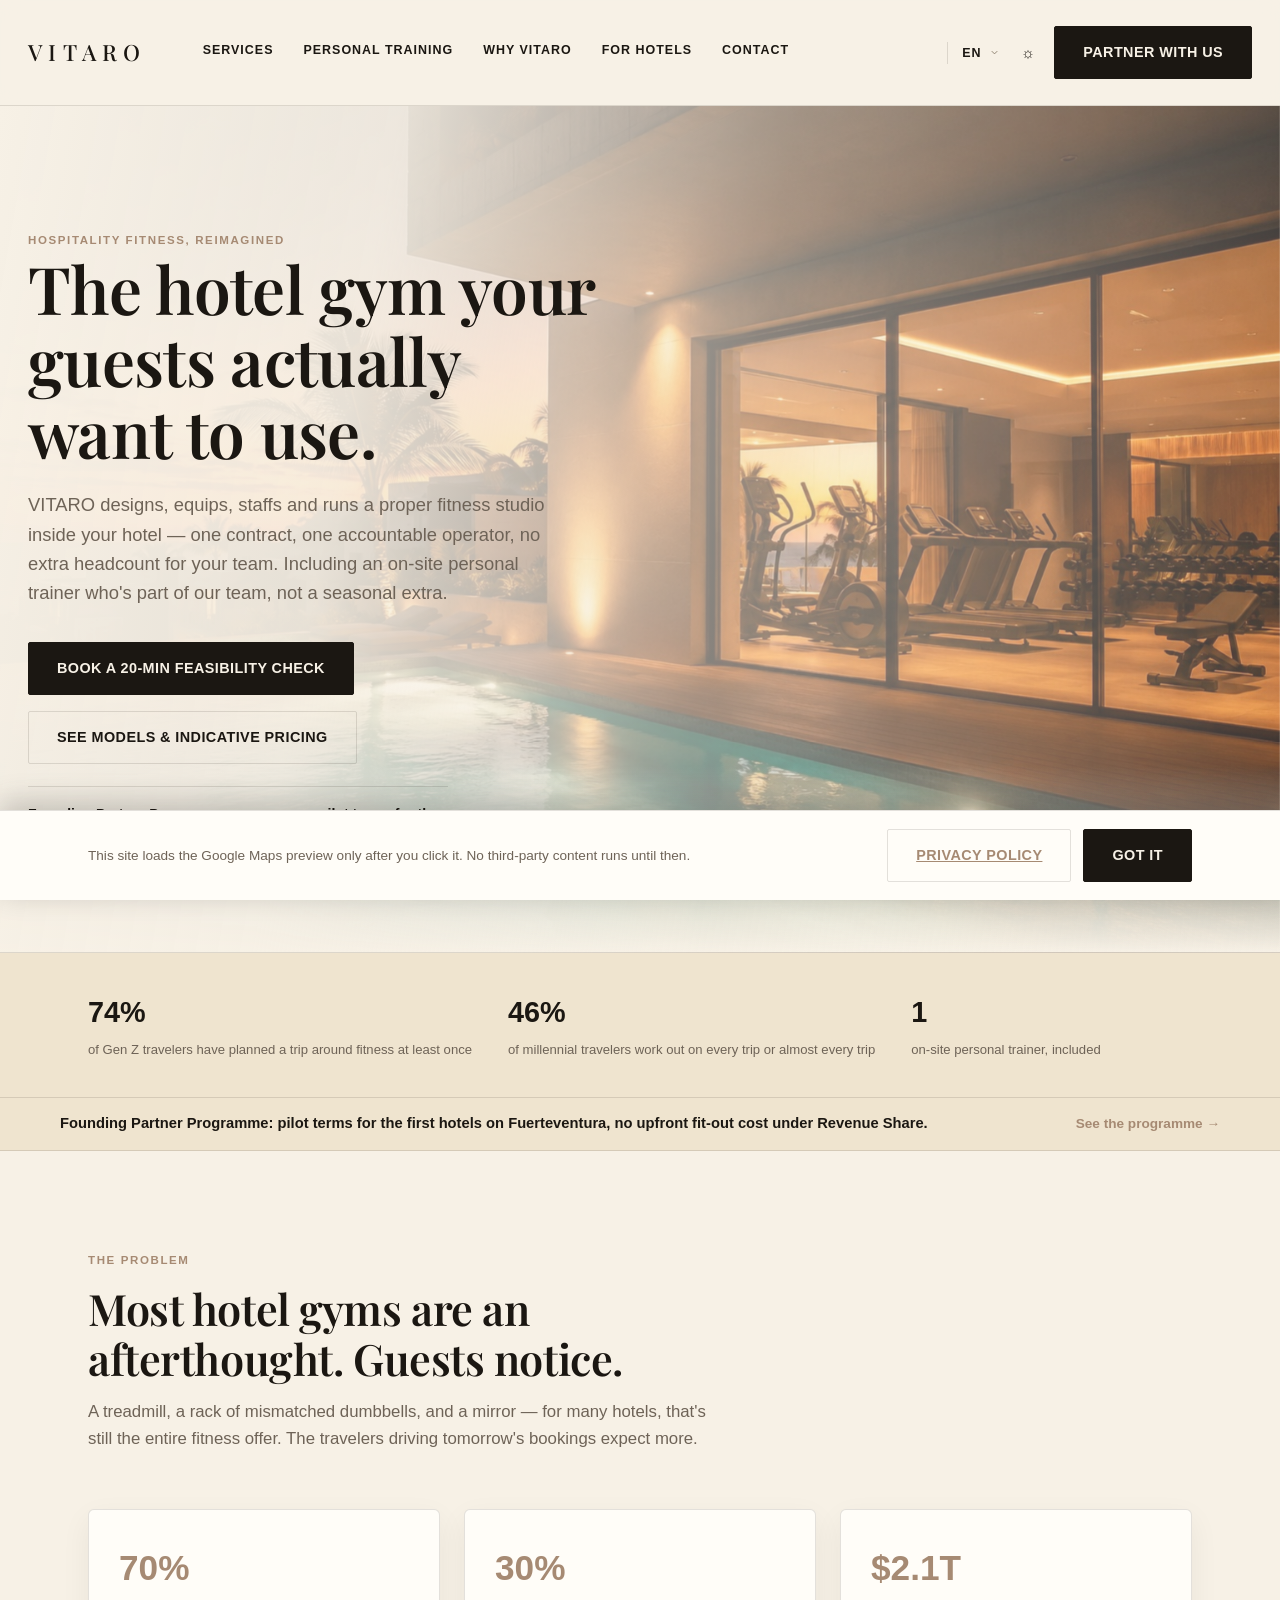
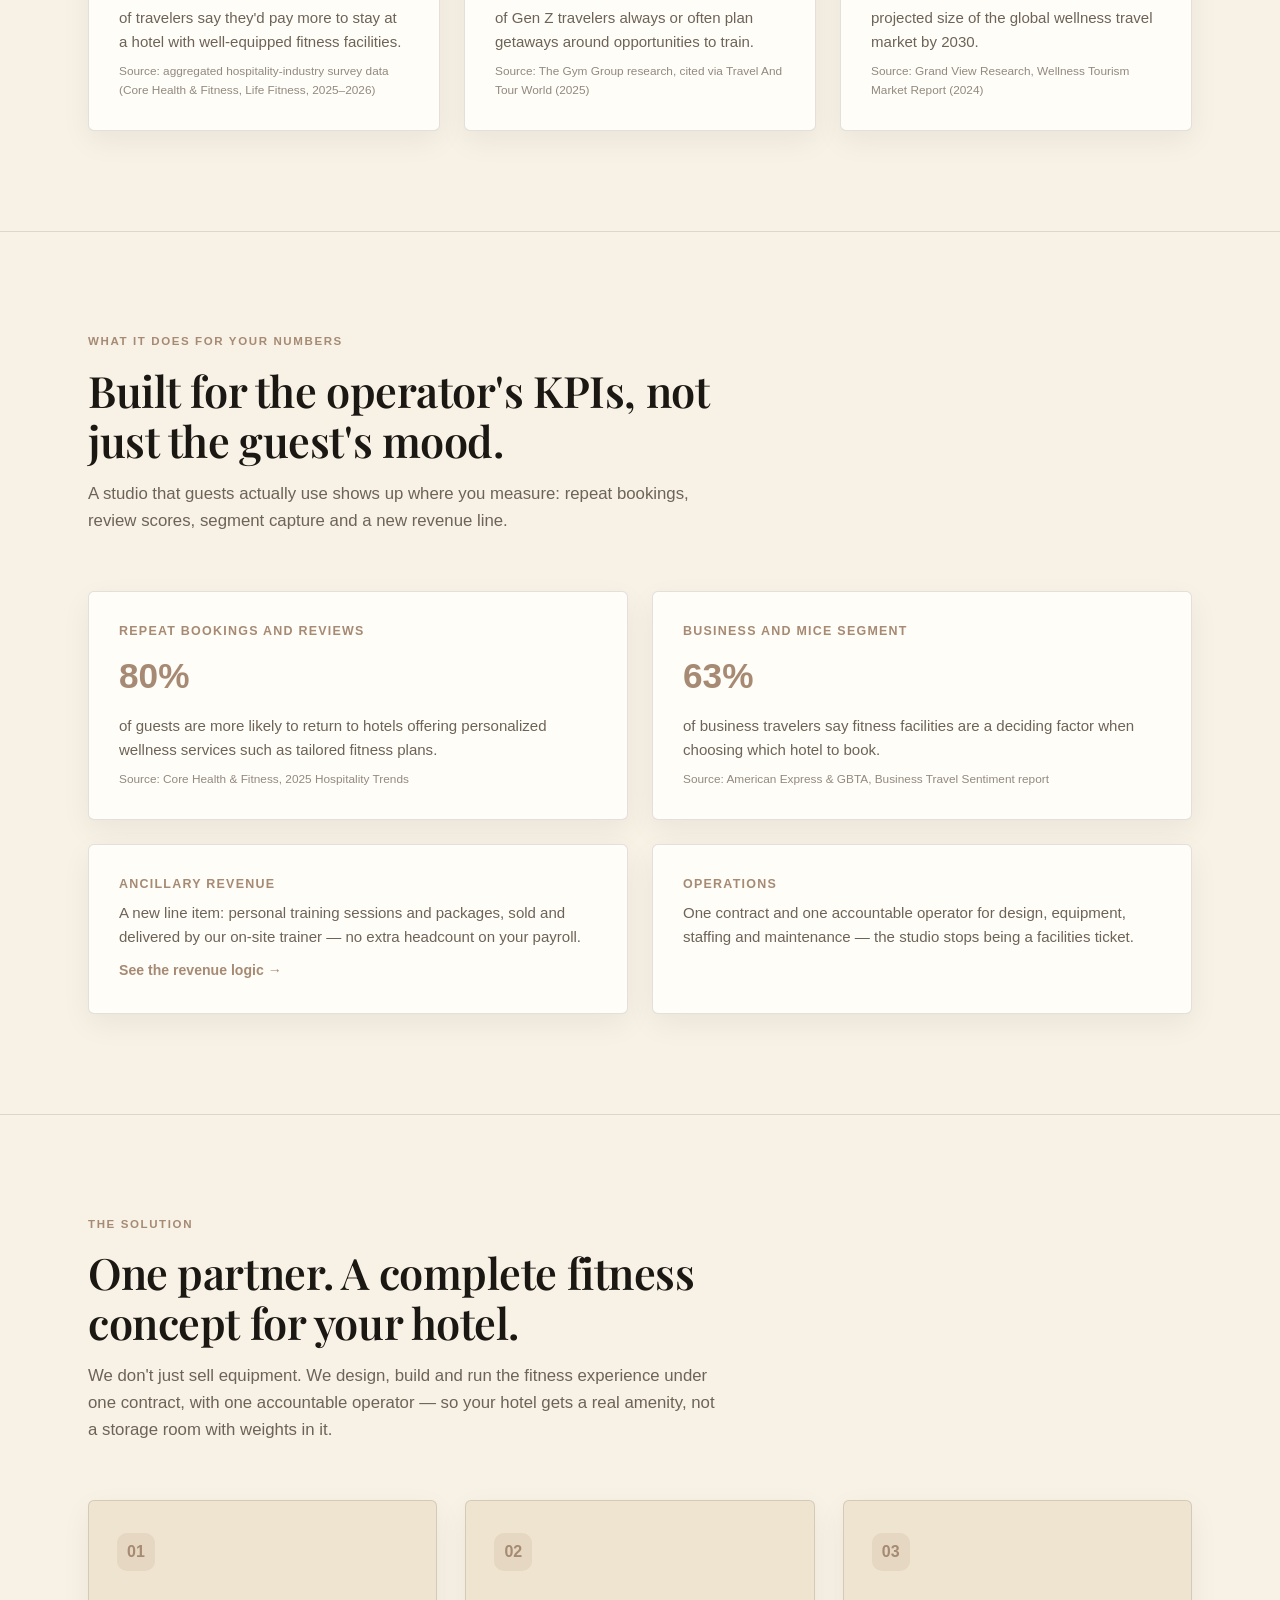
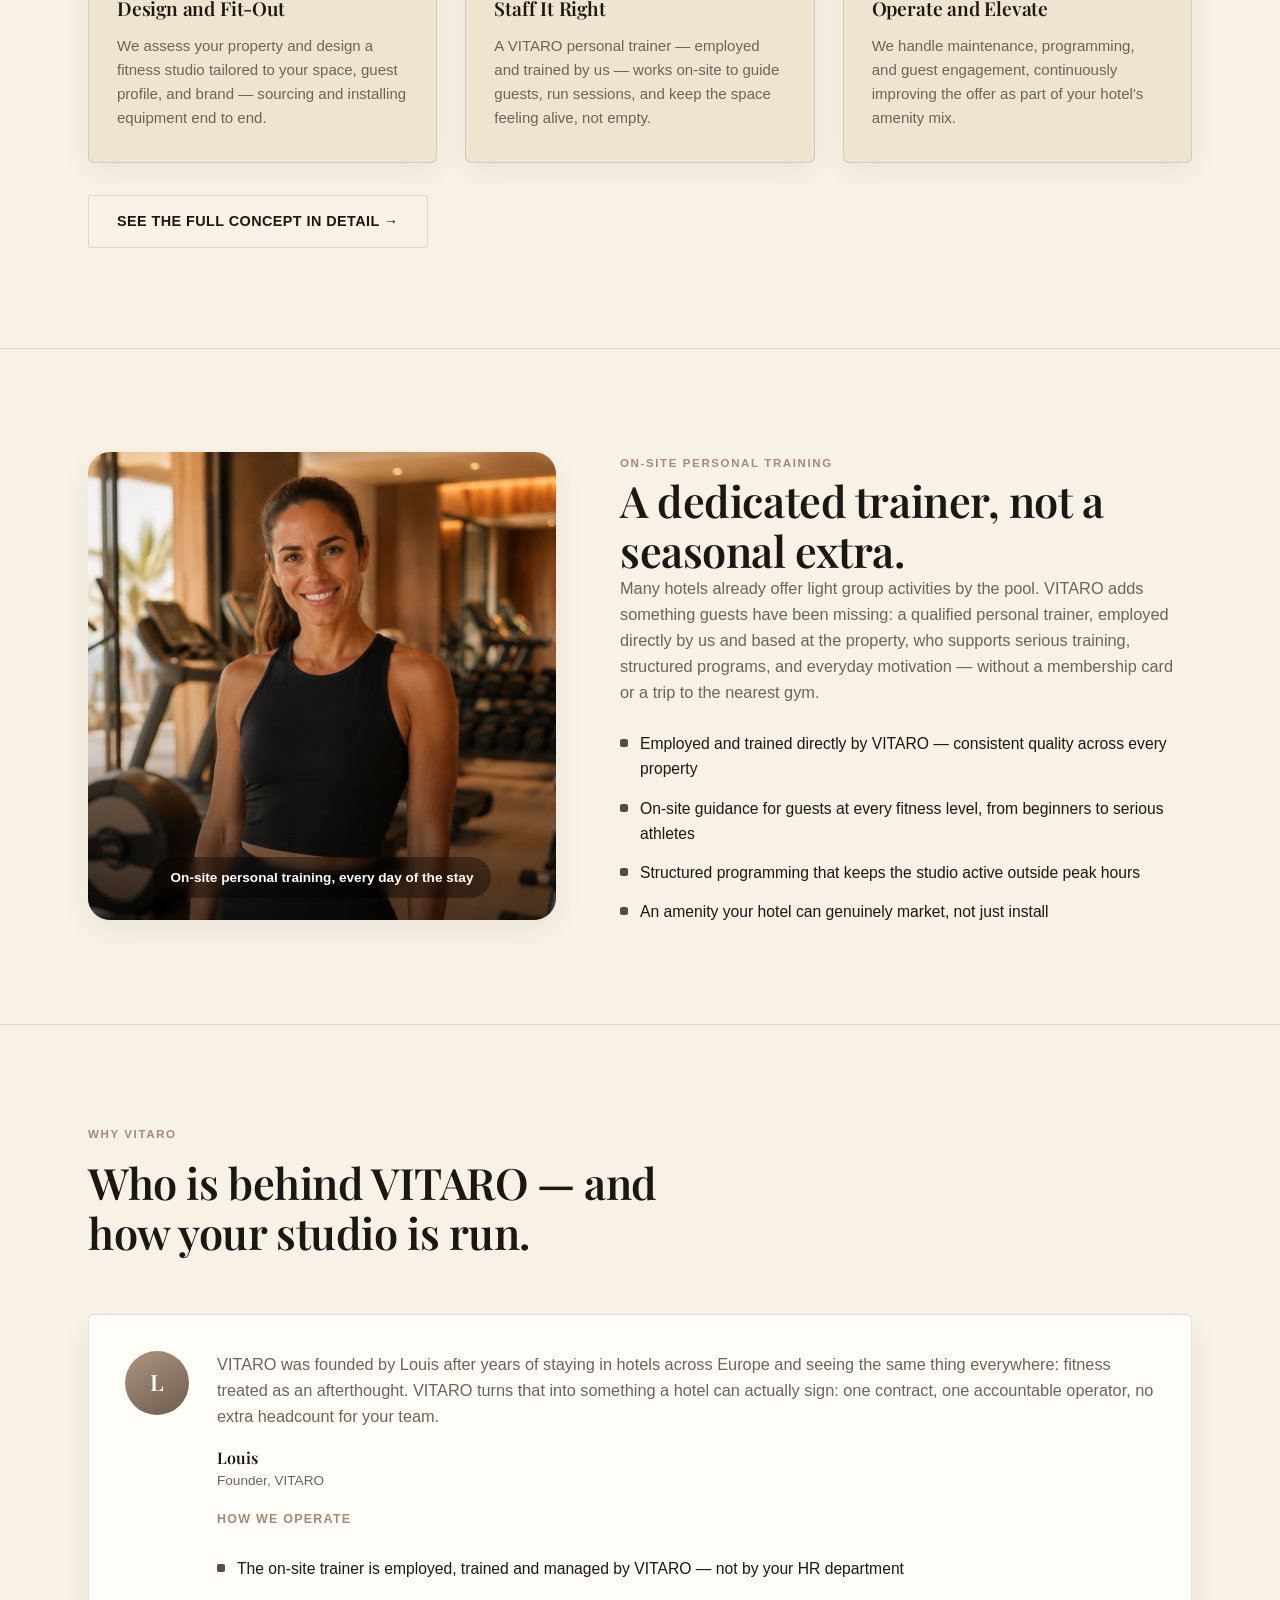
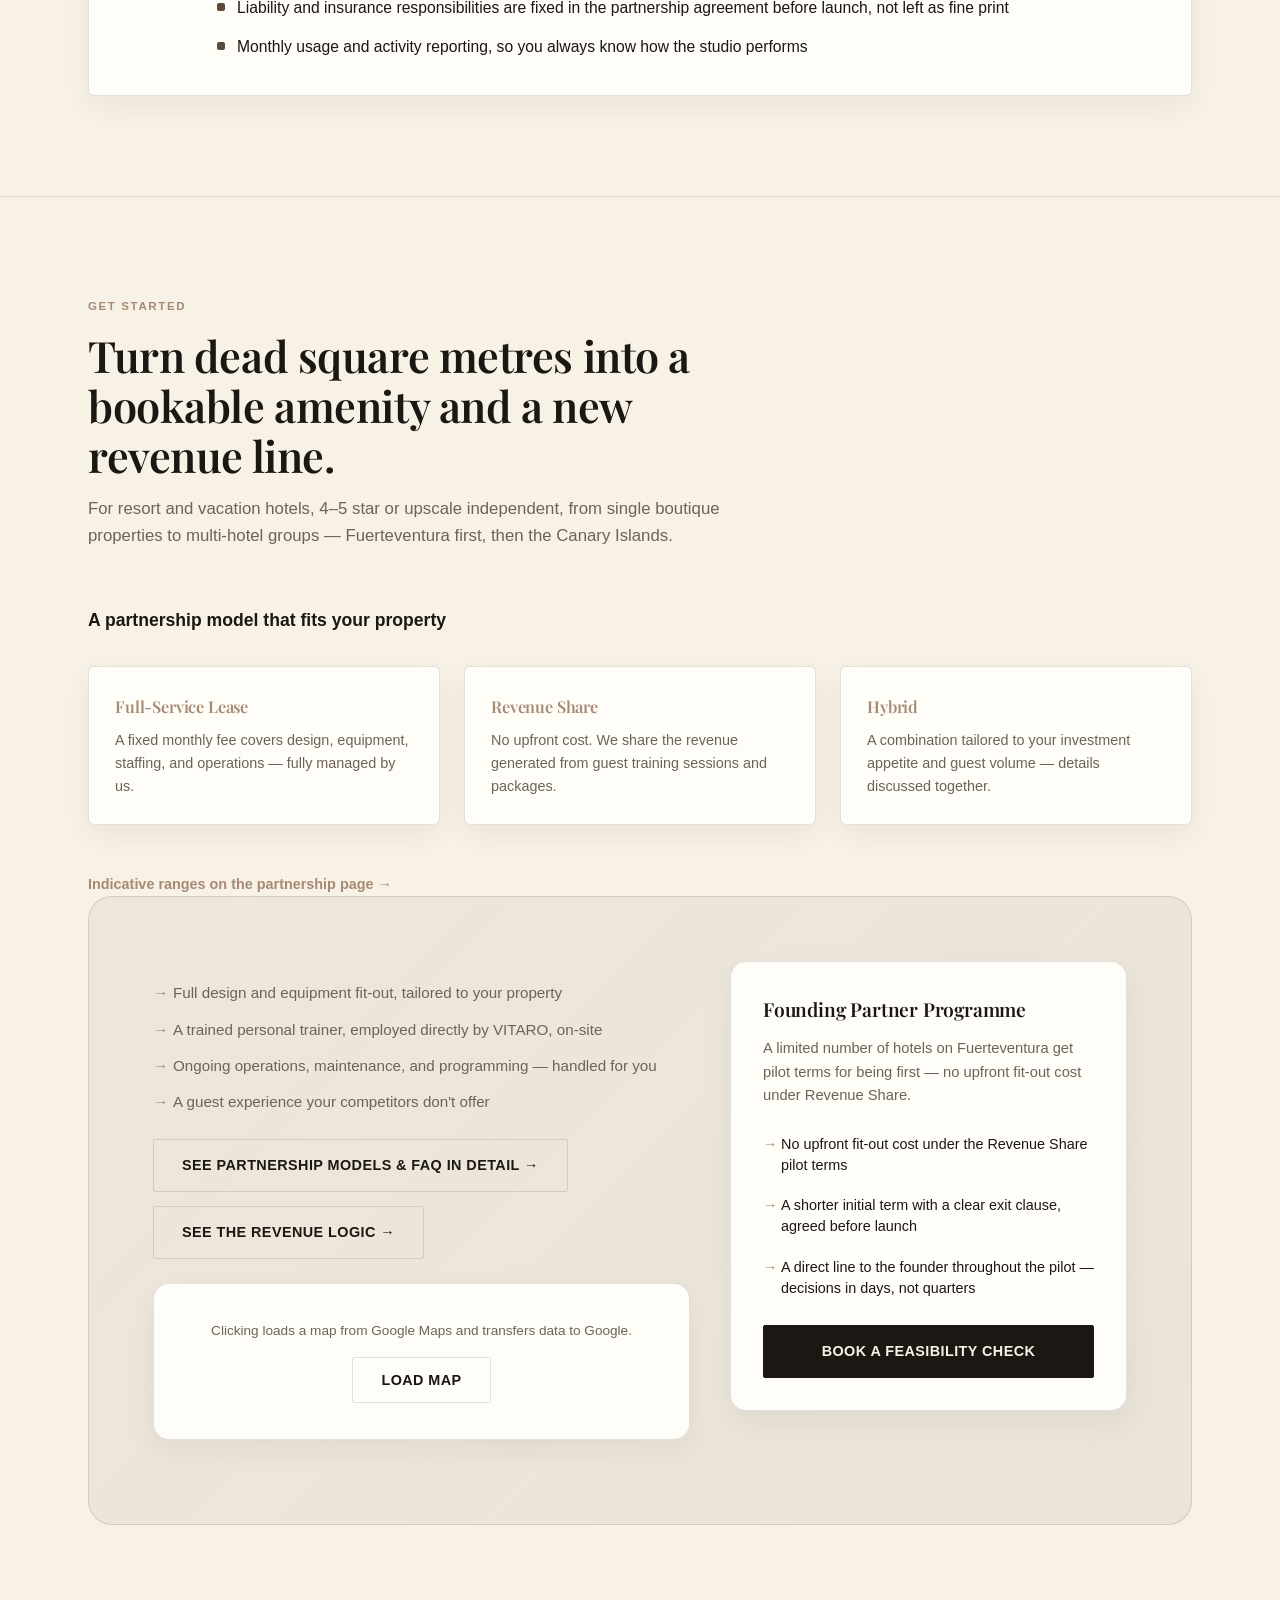
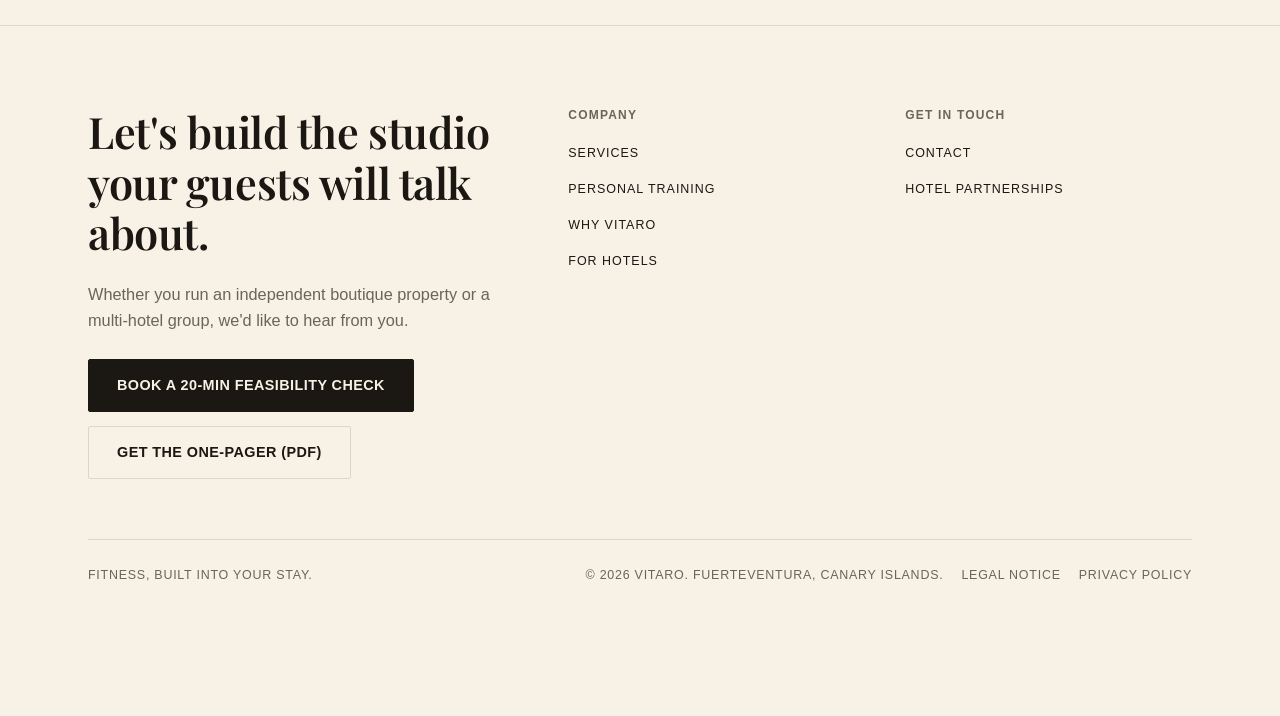
==== index.html @ c6dd8612 "Vitaro concept preview - update 2026-09-06" ====
<!DOCTYPE html>
<html lang="en" data-theme="light">
<head>
<meta charset="UTF-8">
<meta name="robots" content="noindex, nofollow">
<meta name="viewport" content="width=device-width, initial-scale=1.0">
<title id="pageTitle">VITARO — Fitness, Built Into Your Stay</title>
<meta name="description" content="VITARO designs, equips, and staffs professional fitness studios inside hotels — including an on-site personal trainer employed directly by us. Starting on Fuerteventura.">
<link rel="canonical" href="https://vitaro-concept.example/">
<meta property="og:type" content="website">
<meta property="og:site_name" content="VITARO">
<meta property="og:title" content="VITARO — Fitness, Built Into Your Stay">
<meta property="og:description" content="Hotel fitness studios, designed, equipped and staffed — including an on-site personal trainer employed directly by VITARO.">
<meta property="og:image" content="https://vitaro-concept.example/assets/media/vitaro-hero-desktop.jpg">
<meta property="og:url" content="https://vitaro-concept.example/">
<meta name="twitter:card" content="summary_large_image">
<link rel="icon" href="data:image/svg+xml,%3Csvg xmlns='http://www.w3.org/2000/svg' viewBox='0 0 100 100'%3E%3Crect width='100' height='100' rx='20' fill='%23f5efe6'/%3E%3Ctext x='50' y='69' font-size='58' font-family='Arial' font-weight='900' fill='%23181410' text-anchor='middle'%3EV%3C/text%3E%3C/svg%3E">
<script>
  (function(){
    try{
      var stored = localStorage.getItem('vitaro-theme');
      var theme;
      if(stored === 'dark' || stored === 'light'){
        theme = stored;
      } else {
        theme = (window.matchMedia && window.matchMedia('(prefers-color-scheme: dark)').matches) ? 'dark' : 'light';
      }
      document.documentElement.setAttribute('data-theme', theme);
    }catch(e){}
  })();
</script>
<link rel="preconnect" href="https://fonts.googleapis.com">
<link rel="preconnect" href="https://fonts.gstatic.com" crossorigin>
<link href="https://fonts.googleapis.com/css2?family=Playfair+Display:wght@500;600;700&display=swap" rel="stylesheet">
<link rel="stylesheet" href="assets/css/style.css?v=57">
<script type="application/ld+json">
{
  "@context": "https://schema.org",
  "@type": "Organization",
  "name": "VITARO",
  "url": "https://vitaro-concept.example/",
  "description": "VITARO designs, equips, and staffs professional fitness studios inside hotels, including a directly-employed on-site personal trainer.",
  "areaServed": "Canary Islands, Spain"
}
</script>
</head>
<body class="home">

<a class="skip-link" href="#main" data-i18n="a11y.skip">Skip to content</a>

<header>
  <div class="wrap">
    <nav>
      <a class="logo" href="index.html">VITARO</a>

      <button class="menu-toggle" id="menuToggle" aria-label="Toggle menu" aria-expanded="false" onclick="toggleMobileMenu()">
        <span></span><span></span><span></span>
      </button>

      <div class="nav-panel" id="navPanel">
        <div class="nav-links">
          <a href="leistungen.html" data-i18n="nav.leistungen">Leistungen</a>
          <a href="index.html#trainers" data-i18n="nav.trainers">Personal Training</a>
          <a href="index.html#founder" data-i18n="nav.founder">Why VITARO</a>
          <a href="partnerschaft.html" data-i18n="nav.partnerschaft">For Hotels</a>
          <a href="kontakt.html" data-i18n="nav.contact">Contact</a>
        </div>
        <div class="nav-cta">
          <select class="lang-select" id="langSelect" aria-label="Language" onchange="applyLang(this.value)">
            <option value="en">EN</option>
            <option value="de">DE</option>
            <option value="es">ES</option>
          </select>
          <button class="theme-toggle" onclick="toggleTheme()" aria-label="Toggle light / dark mode" title="Toggle light / dark mode">
            <span class="icon-dark">&#9789;</span>
            <span class="icon-light">&#9788;</span>
          </button>
          <a href="kontakt.html" class="btn btn-primary" data-i18n="nav.cta">Partner With Us</a>
        </div>
      </div>
    </nav>
  </div>
</header>

<div class="nav-backdrop" id="navBackdrop" onclick="closeMobileMenu()"></div>

<main id="main">

<section class="hero">
  <div class="hero-bg" id="heroBg" role="img" aria-label="Concept visual: hotel fitness studio — pool view, cardio area, and free-weight zone">
    <div class="hero-bg-slide active"></div>
    <div class="hero-bg-slide"></div>
    <div class="hero-bg-slide"></div>
    <div class="hero-bg-slide"></div>
    <div class="hero-bg-slide"></div>
    <div class="hero-bg-slide"></div>
  </div>
  <div class="hero-overlay"></div>
  <div class="wrap hero-content hero-inner">
    <span class="eyebrow" data-i18n="hero.eyebrow">Hospitality Fitness, Reimagined</span>
    <h1 data-i18n="hero.h1">The hotel gym your guests actually want to use.</h1>
    <p class="lead" data-i18n="hero.lead">VITARO designs, equips, and staffs a proper fitness studio inside your hotel — including an on-site personal trainer who's part of our team, not a seasonal extra.</p>
    <div class="hero-actions">
      <a href="kontakt.html#contactForm" data-booking-link class="btn btn-primary" data-i18n="hero.btn1">Book a 20-min feasibility check</a>
      <a href="partnerschaft.html#models" class="btn btn-ghost" data-i18n="hero.btn2">See models &amp; indicative pricing</a>
    </div>
    <p class="hero-proof"><a href="partnerschaft.html#founding" data-i18n="hero.proof">Founding Partner Programme now open — pilot terms for the first hotels on Fuerteventura</a></p>
    <p class="hero-links"><a href="partnerschaft.html#onepager" data-i18n="hero.pdf">Download the 2-page overview (PDF) →</a></p>
  </div>
</section>

<div class="hero-stats-band">
  <div class="wrap hero-stats">
    <div class="stat"><b>74%</b><span data-i18n="hero.stat1">of Gen Z travelers have planned a trip around fitness at least once</span></div>
    <div class="stat"><b>46%</b><span data-i18n="hero.stat4">of millennial travelers work out on every trip or almost every trip</span></div>
    <div class="stat"><b>1</b><span data-i18n="hero.stat3">on-site personal trainer, included</span></div>
  </div>
</div>

<div class="proof-strip">
  <div class="wrap proof-inner">
    <span class="p-text" data-i18n="offer.strip.text">Founding Partner Programme: pilot terms for the first hotels on Fuerteventura, no upfront fit-out cost under Revenue Share.</span>
    <a href="partnerschaft.html#founding" data-i18n="offer.strip.link">See the programme →</a>
  </div>
</div>

<section id="problem">
  <div class="wrap">
    <div class="section-head">
      <span class="eyebrow" data-i18n="problem.eyebrow">The Problem</span>
      <h2 data-i18n="problem.h2">Most hotel gyms are an afterthought. Guests notice.</h2>
      <p data-i18n="problem.p">A treadmill, a rack of mismatched dumbbells, and a mirror — for many hotels, that's still the entire fitness offer. The travelers driving tomorrow's bookings expect more.</p>
    </div>
    <div class="problem-grid">
      <div class="problem-card">
        <b>70%</b>
        <p data-i18n="problem.card1">of travelers say they'd pay more to stay at a hotel with well-equipped fitness facilities.</p>
        <span class="source-note" data-i18n="problem.card1.source">Source: aggregated hospitality-industry survey data</span>
      </div>
      <div class="problem-card">
        <b>30%</b>
        <p data-i18n="problem.card2">of Gen Z travelers always or often plan getaways around opportunities to train.</p>
        <span class="source-note" data-i18n="problem.card2.source">Source: The Gym Group research</span>
      </div>
      <div class="problem-card">
        <b>$2.1T</b>
        <p data-i18n="problem.card3">projected size of the global wellness travel market by 2030.</p>
        <span class="source-note" data-i18n="problem.card3.source">Source: Grand View Research</span>
      </div>
    </div>
  </div>
</section>

<section id="outcomes">
  <div class="wrap">
    <div class="section-head">
      <span class="eyebrow" data-i18n="kpi.eyebrow">What it does for your numbers</span>
      <h2 data-i18n="kpi.h2">Built for the operator's KPIs, not just the guest's mood.</h2>
      <p data-i18n="kpi.p">A studio that guests actually use shows up where you measure: repeat bookings, review scores, segment capture and a new revenue line.</p>
    </div>
    <div class="problem-grid cols-2">
      <div class="problem-card">
        <h4 data-i18n="kpi.card1.h4">Repeat bookings and reviews</h4>
        <b>80%</b>
        <p data-i18n="kpi.card1.p">of guests are more likely to return to hotels offering personalized wellness services such as tailored fitness plans.</p>
        <span class="source-note" data-i18n="kpi.card1.source">Source: Core Health &amp; Fitness, 2025 Hospitality Trends</span>
      </div>
      <div class="problem-card">
        <h4 data-i18n="kpi.card2.h4">Business and MICE segment</h4>
        <b>63%</b>
        <p data-i18n="kpi.card2.p">of business travelers say fitness facilities are a deciding factor when choosing which hotel to book.</p>
        <span class="source-note" data-i18n="kpi.card2.source">Source: American Express &amp; GBTA, Business Travel Sentiment report</span>
      </div>
      <div class="problem-card">
        <h4 data-i18n="kpi.card3.h4">Ancillary revenue</h4>
        <p data-i18n="kpi.card3.p">A new line item: personal training sessions and packages, sold and delivered by our on-site trainer — no extra headcount on your payroll.</p>
        <a href="partnerschaft.html#economics" class="card-link" data-i18n="hotels.econ">See the revenue logic →</a>
      </div>
      <div class="problem-card">
        <h4 data-i18n="kpi.card4.h4">Operations</h4>
        <p data-i18n="kpi.card4.p">One contract and one accountable operator for design, equipment, staffing and maintenance — the studio stops being a facilities ticket.</p>
      </div>
    </div>
  </div>
</section>

<section id="concept">
  <div class="wrap">
    <div class="section-head">
      <span class="eyebrow" data-i18n="concept.eyebrow">The Solution</span>
      <h2 data-i18n="concept.h2">One partner. A complete fitness concept for your hotel.</h2>
      <p data-i18n="concept.p">We don't just sell equipment. We design, build, and run the fitness experience — so your hotel gets a real amenity, not a storage room with weights in it.</p>
    </div>
    <div class="steps">
      <div class="step">
        <div class="num">01</div>
        <h3 data-i18n="concept.step1.h3">Design and Fit-Out</h3>
        <p data-i18n="concept.step1.p">We assess your property and design a fitness studio tailored to your space, guest profile, and brand — sourcing and installing equipment end to end.</p>
      </div>
      <div class="step">
        <div class="num">02</div>
        <h3 data-i18n="concept.step2.h3">Staff It Right</h3>
        <p data-i18n="concept.step2.p">A VITARO personal trainer — employed and trained by us — works on-site to guide guests, run sessions, and keep the space feeling alive, not empty.</p>
      </div>
      <div class="step">
        <div class="num">03</div>
        <h3 data-i18n="concept.step3.h3">Operate and Elevate</h3>
        <p data-i18n="concept.step3.p">We handle maintenance, programming, and guest engagement, continuously improving the offer as part of your hotel's amenity mix.</p>
      </div>
    </div>
    <p style="margin-top:32px;"><a href="leistungen.html" class="btn btn-ghost" data-i18n="concept.more">See the full concept in detail →</a></p>
  </div>
</section>

<section id="trainers">
  <div class="wrap split">
    <div class="split-visual" role="img" aria-label="VITARO personal trainer on-site at a hotel fitness studio">
      <div class="caption" data-i18n="trainers.visualCaption">On-site personal training, every day of the stay</div>
    </div>
    <div>
      <span class="eyebrow" data-i18n="trainers.eyebrow">On-Site Personal Training</span>
      <h2 data-i18n="trainers.h2">A dedicated trainer, not a seasonal extra.</h2>
      <p data-i18n="trainers.p">Many hotels already offer light group activities by the pool. VITARO adds something guests have been missing: a qualified personal trainer, employed directly by us and based at the property, who supports serious training, structured programs, and everyday motivation — without a membership card or a trip to the nearest gym.</p>
      <ul class="checklist">
        <li data-i18n="trainers.li1">Employed and trained directly by VITARO — consistent quality across every property</li>
        <li data-i18n="trainers.li2">On-site guidance for guests at every fitness level, from beginners to serious athletes</li>
        <li data-i18n="trainers.li3">Structured programming that keeps the studio active outside peak hours</li>
        <li data-i18n="trainers.li4">An amenity your hotel can genuinely market, not just install</li>
      </ul>
    </div>
  </div>
</section>

<section id="founder">
  <div class="wrap">
    <div class="section-head">
      <span class="eyebrow" data-i18n="founder.eyebrow">Why VITARO</span>
      <h2 data-i18n="founder.h2">Who is behind VITARO — and how your studio is run.</h2>
    </div>
    <div class="founder-block">
      <div class="founder-avatar">L</div>
      <div>
        <p data-i18n="founder.p">VITARO was founded by Louis after years of staying in hotels across Europe and seeing the same thing everywhere: fitness treated as an afterthought. VITARO turns that into something a hotel can actually sign: one contract, one accountable operator, no extra headcount for your team.</p>
        <div class="founder-name">Louis</div>
        <div class="founder-role" data-i18n="founder.role">Founder, VITARO</div>
        <div class="founder-ops">
          <h4 data-i18n="founder.ops.h4">How we operate</h4>
          <ul class="checklist">
            <li data-i18n="founder.ops.li1">The on-site trainer is employed, trained and managed by VITARO — not by your HR department</li>
            <li data-i18n="founder.ops.li2">Liability and insurance responsibilities are fixed in the partnership agreement before launch, not left as fine print</li>
            <li data-i18n="founder.ops.li3">Monthly usage and activity reporting, so you always know how the studio performs</li>
          </ul>
        </div>
      </div>
    </div>
  </div>
</section>

<section id="hotels">
  <div class="wrap">
    <div class="section-head">
      <span class="eyebrow" data-i18n="hotels.eyebrow">Get Started</span>
      <h2 data-i18n="hotels.h2">Turn dead square metres into a bookable amenity and a new revenue line.</h2>
      <p data-i18n="icp.p">For resort and vacation hotels, 4–5 star or upscale independent, from single boutique properties to multi-hotel groups — Fuerteventura first, then the Canary Islands.</p>
    </div>

    <div class="models-title" data-i18n="hotels.models.title">A partnership model that fits your property</div>
    <div class="models-grid">
      <div class="model-card">
        <h3 data-i18n="hotels.models.card1.h3">Full-Service Lease</h3>
        <p data-i18n="hotels.models.card1.p">A fixed monthly fee covers design, equipment, staffing, and operations — fully managed by us.</p>
      </div>
      <div class="model-card">
        <h3 data-i18n="hotels.models.card2.h3">Revenue Share</h3>
        <p data-i18n="hotels.models.card2.p">No upfront cost. We share the revenue generated from guest training sessions and packages.</p>
      </div>
      <div class="model-card">
        <h3 data-i18n="hotels.models.card3.h3">Hybrid</h3>
        <p data-i18n="hotels.models.card3.p">A combination tailored to your investment appetite and guest volume — details discussed together.</p>
      </div>
    </div>

    <p class="model-price-teaser"><a href="partnerschaft.html#models" data-i18n="hotels.models.price">Indicative ranges on the partnership page →</a></p>

    <div class="partner-band">
      <div>
        <ul>
          <li data-i18n="hotels.li1">Full design and equipment fit-out, tailored to your property</li>
          <li data-i18n="hotels.li2">A trained personal trainer, employed directly by VITARO, on-site</li>
          <li data-i18n="hotels.li3">Ongoing operations, maintenance, and programming — handled for you</li>
          <li data-i18n="hotels.li4">A guest experience your competitors don't offer</li>
        </ul>
        <p style="margin-top:24px;display:flex;gap:14px;flex-wrap:wrap;"><a href="partnerschaft.html" class="btn btn-ghost" data-i18n="hotels.more">See partnership models &amp; FAQ in detail →</a><a href="partnerschaft.html#economics" class="btn btn-ghost" data-i18n="hotels.econ">See the revenue logic →</a></p>
        <div class="map-consent" id="mapHome" style="margin-top:24px;" data-map-src="https://www.google.com/maps?q=Fuerteventura,+Spain&output=embed" data-map-title="VITARO target region — Fuerteventura">
          <div class="map-consent-placeholder">
            <p data-i18n="map.consent.text">Clicking loads a map from Google Maps and transfers data to Google.</p>
            <button class="btn btn-ghost" onclick="loadMap('mapHome')" data-i18n="map.consent.btn">Load map</button>
          </div>
        </div>
      </div>
      <div>
        <div class="partner-card">
          <h3 data-i18n="hotels.card.h3">Founding Partner Programme</h3>
          <p data-i18n="hotels.card.p">A limited number of hotels on Fuerteventura get pilot terms for being first — no upfront fit-out cost under Revenue Share.</p>
          <ul class="partner-list">
            <li data-i18n="offer.li1">No upfront fit-out cost under the Revenue Share pilot terms</li>
            <li data-i18n="offer.li2">A shorter initial term with a clear exit clause, agreed before launch</li>
            <li data-i18n="offer.li3">A direct line to the founder throughout the pilot — decisions in days, not quarters</li>
          </ul>
          <a href="kontakt.html#contactForm" data-booking-link class="btn btn-primary" style="width:100%;justify-content:center;" data-i18n="hotels.card.btn">Book a feasibility check</a>
        </div>
      </div>
    </div>
  </div>
</section>

</main>

<footer id="contact">
  <div class="wrap">
    <div class="footer-top">
      <div>
        <h2 data-i18n="footer.h2">Let's build the studio your guests will talk about.</h2>
        <p data-i18n="footer.p">Whether you run an independent boutique property or a multi-hotel group, we'd like to hear from you.</p>
        <div style="margin-top:26px;display:flex;gap:14px;flex-wrap:wrap;">
          <a href="kontakt.html#contactForm" data-booking-link class="btn btn-primary" data-i18n="footer.btn1">Contact Us</a>
          <a href="partnerschaft.html#onepager" class="btn btn-ghost" data-i18n="footer.btn2">Request Partner Info</a>
        </div>
      </div>
      <div class="footer-col">
        <h4 data-i18n="footer.col1.h4">Company</h4>
        <a href="leistungen.html" data-i18n="nav.leistungen">Leistungen</a>
        <a href="index.html#trainers" data-i18n="nav.trainers">Personal Training</a>
        <a href="index.html#founder" data-i18n="nav.founder">Why VITARO</a>
        <a href="partnerschaft.html" data-i18n="nav.partnerschaft">For Hotels</a>
      </div>
      <div class="footer-col">
        <h4 data-i18n="footer.col2.h4">Get in Touch</h4>
        <a href="kontakt.html" data-i18n="nav.contact">Contact</a>
        <a href="partnerschaft.html" data-i18n="footer.link.hotelPartnerships">Hotel Partnerships</a>
      </div>
    </div>
    <div class="footer-bottom">
      <span data-i18n="footer.bottom.tagline">Fitness, built into your stay.</span>
      <div class="footer-legal">
        <span data-i18n="footer.bottom.copyright">© 2026 VITARO. Fuerteventura, Canary Islands.</span>
        <a href="impressum.html" data-i18n="footer.link.impressum">Legal Notice</a>
        <a href="datenschutz.html" data-i18n="footer.link.privacy">Privacy Policy</a>
      </div>
    </div>
  </div>
</footer>

<div class="consent-banner" id="consentBanner">
  <div class="wrap consent-inner">
    <p data-i18n="consent.banner.text">This site loads the Google Maps preview only after you click it. No third-party content runs until then.</p>
    <div class="consent-actions">
      <a href="datenschutz.html" class="btn btn-ghost" data-i18n="consent.banner.link">Privacy Policy</a>
      <button class="btn btn-primary" id="consentDismiss" data-i18n="consent.banner.dismiss">Got it</button>
    </div>
  </div>
</div>

<script src="assets/js/main.js?v=13"></script>
<script src="assets/js/i18n.js?v=9"></script>
<script src="assets/js/consent.js?v=5"></script>
</body>
</html>
---- assets/css/style.css ----
:root{
  --bg:#f7f1e6;
  --bg-alt:#efe4cf;
  --card:#fffdf8;
  --line:rgba(27,21,14,0.12);
  --text:#1b1712;
  --text-dim:#6e6357;
  --accent:#a68a73;
  --accent-2:#5c4a3a;
  --accent-rgb:166,138,115;
  --accent-2-rgb:92,74,58;
  --bg-rgb:247,241,230;
  --header-bg:rgba(247,241,230,0.9);
  --card-shadow:0 10px 30px rgba(40,30,20,0.06);
  --radius:6px;
  --focus-ring:#a68a73;
}
[data-theme="dark"]{
  --bg:#1a140f;
  --bg-alt:#221b14;
  --card:#241c15;
  --line:rgba(255,255,255,0.1);
  --text:#f3ece0;
  --text-dim:#b5a794;
  --bg-rgb:26,20,15;
  --header-bg:rgba(26,20,15,0.88);
  --card-shadow:none;
}
*{box-sizing:border-box;margin:0;padding:0;}
html{scroll-behavior:smooth;}
body{
  background:var(--bg);
  color:var(--text);
  font-family:-apple-system,'Avenir Next','Helvetica Neue',Arial,sans-serif;
  line-height:1.6;
  -webkit-font-smoothing:antialiased;
  transition:background .25s ease, color .25s ease;
}
a{color:inherit;text-decoration:none;}
img{max-width:100%;display:block;}
.wrap{max-width:1160px;margin:0 auto;padding:0 28px;}
/* Header specifically needs more room than content sections: logo + 5 nav
   labels + language/theme/CTA need ~1155px unwrapped, which the shared
   1160px .wrap leaves almost no margin for (28px padding either side
   already eats into it). Only matters once the browser window is wider
   than ~1356px - below that .wrap still just fills the available width,
   identical to every other section. */
header .wrap{max-width:1360px;}
.eyebrow{
  text-transform:uppercase;
  letter-spacing:.14em;
  font-size:.72rem;
  font-weight:700;
  color:var(--accent);
}
h1,h2,h3{font-family:'Playfair Display',Georgia,'Times New Roman',serif;font-weight:600;letter-spacing:-0.01em;}
h1{font-size:clamp(2.4rem,5.4vw,4.1rem);line-height:1.1;}
h2{font-size:clamp(1.9rem,3.4vw,2.7rem);line-height:1.16;}
h3{font-size:1.2rem;}
p{color:var(--text-dim);font-size:1.02rem;}
.btn{
  display:inline-flex;align-items:center;gap:8px;
  padding:14px 28px;border-radius:2px;
  font-weight:600;font-size:.9rem;letter-spacing:.03em;
  border:1px solid transparent;
  cursor:pointer;transition:transform .15s ease, opacity .15s ease;
}
.btn{text-transform:uppercase;}
.btn:hover{transform:none;}
.btn-primary{background:var(--text);color:var(--bg);border-color:var(--text);transition:background .35s ease, color .35s ease;}
.btn-primary:hover{background:transparent;color:var(--text);}
.btn-ghost{background:transparent;color:var(--text);border-color:var(--line);}
.btn-ghost:hover{border-color:var(--text);}

/* ACCESSIBILITY */
.skip-link{
  position:absolute;left:12px;top:-60px;z-index:200;
  background:var(--accent);color:#1b1712;
  padding:10px 18px;border-radius:4px;font-weight:700;font-size:.9rem;
  transition:top .15s ease;
}
.skip-link:focus{top:12px;}
a:focus-visible,button:focus-visible,select:focus-visible,input:focus-visible,textarea:focus-visible{
  outline:2px solid var(--focus-ring);outline-offset:3px;border-radius:4px;
}

/* NAV */
header{
  position:sticky;top:0;z-index:50;
  background:var(--header-bg);
  backdrop-filter:blur(10px);
  border-bottom:1px solid var(--line);
  transition:background .5s ease, border-color .5s ease, backdrop-filter .5s ease;
}
/* Homepage on mobile: header is always a solid bar (fully opaque theme
   color, no blur/glass) - the hero image fades into it at the top instead
   (see .hero-bg::before), mirroring the fade into the text background at
   the bottom (.hero-bg::after). */
@media (max-width:860px){
  body.home header{background:var(--bg);border-bottom-color:transparent;backdrop-filter:none;}
  body.home nav{padding:18px 0;}
}
nav{display:flex;align-items:center;justify-content:space-between;padding:26px 0;flex-wrap:wrap;position:relative;}
.logo{font-family:'Playfair Display',Georgia,serif;font-size:1.4rem;font-weight:500;letter-spacing:.28em;text-transform:uppercase;}
.nav-panel{display:flex;align-items:center;gap:40px;}
.nav-links{display:flex;gap:30px;font-size:.78rem;font-weight:600;color:var(--text);text-transform:uppercase;letter-spacing:.08em;}
.nav-cta{display:flex;align-items:center;gap:14px;}

/* Desktop: logo left, nav links right next to it, utilities pushed to the
   far right. The underline-on-hover treatment is scoped here too, since
   the dropdown's arrow glyph below (max-width:1220px block) already
   redefines .nav-links a::after — redefining it unscoped would merge
   both declarations into one broken element. This breakpoint (1220px,
   not the site's usual 860px) is nav-specific: 5 labels + logo + CTA
   need ~1155px unwrapped, which needs a ~1220px viewport once padding
   is subtracted - measured directly, not guessed (see header .wrap
   override above for the matching wide-screen adjustment). */
@media (min-width:1221px){
  nav{display:flex;align-items:center;justify-content:flex-start;flex-wrap:wrap;row-gap:14px;}
  .logo{margin-right:56px;}
  /* Real nested flexbox instead of display:contents - contents-flattened
     children have inconsistent align-items handling across browsers
     (Chrome/Safari can vertically misalign them relative to normal flex
     items like .logo, even though headless Chromium renders it fine). */
  .nav-panel{display:flex;align-items:center;flex:1;}
  /* Without flex-shrink:0, nav-panel's two children default to shrinking
     to fit its flex:1 width - since "Personal Training"/"Warum VITARO"
     are the longest labels, they absorb most of that shrink and wrap
     onto two lines even though there's visible room. Neither should ever
     shrink; they should keep their natural single-line width. */
  .nav-links{flex-shrink:0;}
  .nav-cta{flex-shrink:0;margin-left:auto;}
  .nav-links a{position:relative;padding-bottom:3px;white-space:nowrap;}
  .nav-cta .btn{white-space:nowrap;}
  .nav-links a::after{
    content:"";position:absolute;left:0;right:100%;bottom:0;height:1px;
    background:currentColor;transition:right .25s ease;
  }
  .nav-links a:hover::after,.nav-links a.active::after{right:0;}
}

/* THEME TOGGLE */
.theme-toggle{
  width:24px;height:24px;border-radius:0;
  border:none;background:transparent;
  display:flex;align-items:center;justify-content:center;
  cursor:pointer;font-size:.95rem;color:var(--text);
  transition:opacity .15s ease;
  flex:0 0 auto;
}
.theme-toggle:hover{opacity:.6;}
.theme-toggle .icon-light{display:none;}
[data-theme="light"] .theme-toggle .icon-dark{display:none;}
[data-theme="light"] .theme-toggle .icon-light{display:inline;}

/* LANGUAGE SWITCH */
.lang-select{
  appearance:none;-webkit-appearance:none;-moz-appearance:none;
  background-color:transparent;
  border:none;border-left:1px solid var(--line);
  color:var(--text);
  font-size:.78rem;font-weight:600;letter-spacing:.08em;text-transform:uppercase;
  padding:4px 20px 4px 14px;
  border-radius:0;
  cursor:pointer;
  background-image:url("data:image/svg+xml;utf8,<svg xmlns='http://www.w3.org/2000/svg' viewBox='0 0 24 24' fill='none' stroke='%238a7d6c' stroke-width='2'><path d='M6 9l6 6 6-6'/></svg>");
  background-repeat:no-repeat;
  background-position:right 2px center;
  background-size:11px;
  transition:opacity .15s ease;
  flex:0 0 auto;
}
.lang-select:hover{opacity:.6;}
.lang-select option{background:var(--bg-alt);color:var(--text);}

/* MOBILE MENU BUTTON */
.menu-toggle{
  display:none;
  flex-direction:column;justify-content:center;align-items:center;gap:6px;
  width:38px;height:38px;
  background:transparent;border:none;border-radius:0;
  cursor:pointer;flex:0 0 auto;
}
.menu-toggle span{display:block;width:22px;height:1px;background:var(--text);border-radius:0;transition:transform .2s ease, opacity .2s ease;}
.menu-toggle.active span:nth-child(1){transform:translateY(7px) rotate(45deg);}
.menu-toggle.active span:nth-child(2){opacity:0;}
.menu-toggle.active span:nth-child(3){transform:translateY(-7px) rotate(-45deg);}

/* HERO */
.hero{
  position:relative;
  overflow:hidden;
  padding:120px 0 70px;
  background:
    radial-gradient(ellipse 70% 60% at 80% -10%, rgba(var(--accent-rgb),0.22), transparent 60%),
    radial-gradient(ellipse 60% 50% at 0% 100%, rgba(var(--accent-2-rgb),0.14), transparent 60%);
}
.hero.hero-sm{padding:86px 0 64px;}
.hero-bg{position:absolute;inset:0;z-index:0;overflow:hidden;}
/* Crossfade slideshow: 6 stacked layers, one .active at a time, opacity
   transition handled here, cycling handled by main.js (HERO SLIDESHOW). */
.hero-bg-slide{
  position:absolute;inset:0;
  background-size:cover;
  background-position:center 30%;
  opacity:0;
  transition:opacity 2.4s ease-in-out;
  /* Keeps this on its own GPU layer permanently, not just while the
     opacity transition is actively running. Without this, the browser
     promotes/demotes the layer at the start/end of each crossfade, and
     re-merging it back into the normal paint order at the end leaves a
     1px rounding seam right at the fade overlay's edge - only visible
     once a slide has fully settled, gone the moment the next transition
     starts again. */
  will-change:opacity;
  transform:translateZ(0);
}
.hero-bg-slide.active{opacity:1;}
/* Same image set on mobile and desktop now - no more separate portrait
   crops, per request. */
.hero-bg-slide:nth-child(1){
  background-image:url('../media/vitaro-hero-desktop.jpg');
  background-position:center 55%;
}
.hero-bg-slide:nth-child(2){background-image:url('../media/vitaro-gym-2-desktop.jpg');}
.hero-bg-slide:nth-child(3){background-image:url('../media/vitaro-gym-3-desktop.jpg');}
.hero-bg-slide:nth-child(4){background-image:url('../media/vitaro-gym-4-desktop.jpg');}
.hero-bg-slide:nth-child(5){background-image:url('../media/vitaro-gym-5-desktop.jpg');}
.hero-bg-slide:nth-child(6){background-image:url('../media/vitaro-gym-6-desktop.jpg');}
@media (prefers-reduced-motion: reduce){
  .hero-bg-slide{transition:none;}
}
.hero-overlay{
  position:absolute;inset:0;z-index:1;
  background:
    linear-gradient(100deg, var(--bg) 0%, rgba(var(--bg-rgb),0.93) 28%, rgba(var(--bg-rgb),0.55) 56%, rgba(var(--bg-rgb),0.2) 100%),
    linear-gradient(0deg, var(--bg) 0%, transparent 22%);
}
.hero-inner{position:relative;z-index:2;}
.hero-content{max-width:640px;margin:0;text-align:left;}
.hero-content .lead{max-width:520px;margin:22px 0 34px;font-size:1.15rem;}
@media (max-width:860px){
  /* Inner pages (.hero-sm) have no hero-bg/overlay markup at all, so this
     only ever affects the homepage hero. Mobile shows the same 6 photos as
     desktop, as a normal (non-overlaid) banner at the top of the hero:
     the image renders at its own height (uncropped, via aspect-ratio +
     background-size:contain), a gradient fades its bottom edge into the
     page background, and the text starts right after that in normal flow -
     no more scroll-tied reveal/delay, since that trick only made sense for
     one specific pool photo, not a mixed cardio/weights/reception series. */
  /* Kill the decorative accent-tinted radial-gradient background here - it
     was tuned for the old compact photo-overlay hero. Now that .hero spans
     the image plus all the flowing text below it, that tint bleeds behind
     the text section and creates a visible seam right where the fade
     gradient (which targets flat var(--bg)) meets it. Flat var(--bg) for
     the whole section removes the mismatch. */
  body.home .hero:not(.hero-sm){margin-top:0;padding-top:0;background:var(--bg);}
  .hero:not(.hero-sm) .hero-bg{
    position:relative;inset:auto;z-index:auto;overflow:hidden;
    aspect-ratio:3/2;
    display:block;
  }
  /* cover, not contain: none of the 6 photos share an exact aspect ratio
     with this 3:2 box (closest is off by ~0.6%), so contain always left a
     sub-pixel gap on some edge - invisible for a couple of them, but a
     visible 1px background-color line on the sides for images 2-4, and a
     real gap breaking the top/bottom fade for the much-wider 5/6. cover
     guarantees the image always fills the box exactly, so the fades
     always blend against real photo pixels. The crop this adds is minor
     (a percent or two off the sides/top for the closest-matching photos). */
  .hero:not(.hero-sm) .hero-bg-slide{
    background-size:cover;
    background-repeat:no-repeat;
    background-position:center;
    /* Every one of the 6 photos ends up height-constrained by cover in
       this 3:2 box (closest match still isn't exact), so there's ~zero
       vertical slack for background-position to redistribute - it was a
       no-op. scale+translateY actually works: it zooms in, then shifts
       the whole (now larger than the box) image up, revealing more of
       what cover cropped from the bottom and hiding more of the top -
       moving the subject up into the space between the header and where
       the bottom fade starts, instead of sitting too high with empty
       photo up top. */
    transform:scale(1.12) translateY(-5%);
  }
  /* No fade at the top: the header is UI chrome, not content, so a clean
     hard edge against the photo reads as intentional - a soft blend there
     looked more like a rendering glitch than a design choice. The bottom
     fade stays, since that's photo blending into content (text), where a
     soft transition actually earns its place. Needs z-index above the
     slide layers, since ::after would otherwise stack behind real DOM
     children (the 6 .hero-bg-slide divs). */
  .hero:not(.hero-sm) .hero-bg::after{
    content:"";
    position:absolute;left:0;right:0;bottom:0;height:25%;z-index:1;
    background:linear-gradient(to bottom, transparent, var(--bg));
    pointer-events:none;
    transform:translateZ(0);
  }
  .hero:not(.hero-sm) .hero-overlay{display:none;}
  .hero:not(.hero-sm) .hero-content{margin-top:18px;}
}
.hero-actions{display:flex;gap:16px;flex-wrap:wrap;}
/* A concrete, sourced business number right in the hero - not a fabricated
   "trusted by" logo strip (no real hotel partners yet to name), but the
   one fact a hotel decision-maker actually cares about: guest retention.
   Gives the hero a B2B hook instead of pure lifestyle imagery. */
.hero-proof{
  margin-top:22px;font-size:.88rem;color:var(--text-dim);
  padding-top:16px;border-top:1px solid var(--line);
  max-width:420px;
}
.hero-proof strong{color:var(--text);font-weight:900;font-size:1.15rem;margin-right:6px;}
/* Stats live in their own band below the hero photo, on the normal page
   background — not overlaid on the fading image, where legibility depended
   on exactly where the gradient happened to end. Matches how aspria.com
   separates its hero image (short, minimal text) from content blocks. */
.hero-stats-band{background:var(--bg-alt);border-bottom:1px solid var(--line);position:relative;z-index:3;padding:36px 0;}
.hero-stats{display:flex;gap:36px;flex-wrap:wrap;}
.stat b{display:block;font-size:1.8rem;font-weight:900;color:var(--text);}
.stat span{font-size:.82rem;color:var(--text-dim);}

/* PROOF STRIP */
.proof-strip{border-bottom:1px solid var(--line);background:var(--bg-alt);position:relative;z-index:3;}
.proof-inner{display:flex;align-items:center;justify-content:space-between;gap:16px;padding:14px 0;flex-wrap:wrap;font-size:.88rem;}
.proof-inner .p-text{color:var(--text);font-weight:600;}
.proof-inner a{color:var(--accent);font-weight:700;white-space:nowrap;}
.proof-inner a:hover{text-decoration:underline;}

/* SECTION GENERIC */
section{padding:100px 0;border-bottom:1px solid var(--line);}
section.section-tight{padding:70px 0;}
.section-head{max-width:640px;margin-bottom:56px;}
.section-head.center{max-width:680px;margin-left:auto;margin-right:auto;text-align:center;}
.section-head .eyebrow{margin-bottom:14px;display:block;}
.section-head p{margin-top:16px;font-size:1.05rem;}

/* SOURCE NOTES */
.source-note{font-size:.74rem;color:var(--text-dim);opacity:.75;margin-top:8px;display:block;}

/* PROBLEM */
.problem-grid{display:grid;grid-template-columns:repeat(3,1fr);gap:24px;}
.problem-grid.cols-2{grid-template-columns:repeat(2,1fr);}
.problem-card{
  background:var(--card);border:1px solid var(--line);border-radius:var(--radius);
  padding:30px;box-shadow:var(--card-shadow);
}
.problem-card b{font-size:2.2rem;display:block;color:var(--accent);margin-bottom:10px;}
.problem-card p{font-size:.94rem;}

/* SOLUTION STEPS */
.steps{display:grid;grid-template-columns:repeat(3,1fr);gap:28px;}
.step{
  background:var(--bg-alt);border:1px solid var(--line);border-radius:var(--radius);
  padding:32px 28px;position:relative;box-shadow:var(--card-shadow);
}
.step .num{
  width:38px;height:38px;border-radius:10px;
  background:rgba(var(--accent-rgb),0.15);color:var(--accent);
  display:flex;align-items:center;justify-content:center;
  font-weight:800;margin-bottom:22px;
}
.step h3{margin-bottom:10px;}
.step p{font-size:.94rem;}

/* PROCESS TIMELINE */
.process-list{list-style:none;display:flex;flex-direction:column;gap:0;counter-reset:process;}
.process-item{
  display:grid;grid-template-columns:60px 1fr;gap:24px;padding:28px 0;
  border-bottom:1px solid var(--line);
}
.process-item:last-child{border-bottom:none;}
.process-item .num{
  counter-increment:process;
  width:44px;height:44px;border-radius:50%;
  background:rgba(var(--accent-rgb),0.12);color:var(--accent);
  display:flex;align-items:center;justify-content:center;font-weight:800;
}
.process-item h3{margin-bottom:6px;}
.process-item p{font-size:.95rem;}

/* FAQ */
.faq-list{display:flex;flex-direction:column;gap:12px;}
.faq-item{
  background:var(--card);border:1px solid var(--line);border-radius:var(--radius);
  overflow:hidden;
}
.faq-item summary{
  padding:22px 26px;cursor:pointer;font-weight:700;color:var(--text);
  list-style:none;display:flex;align-items:center;justify-content:space-between;gap:16px;
}
.faq-item summary::-webkit-details-marker{display:none;}
.faq-item summary::after{
  content:"+";font-size:1.4rem;font-weight:400;color:var(--accent);flex:0 0 auto;
  transition:transform .2s ease;
}
.faq-item[open] summary::after{transform:rotate(45deg);}
.faq-item .faq-a{padding:0 26px 24px;font-size:.94rem;color:var(--text-dim);}

/* TRAINER SPLIT */
.split{display:grid;grid-template-columns:0.9fr 1.1fr;gap:64px;align-items:center;}
.split-visual{
  aspect-ratio:1/1;border-radius:22px;
  background-color:var(--bg);
  background-image:url('../media/vitaro-trainer.jpg');
  background-size:110%;
  background-position:center 20%;
  box-shadow:var(--card-shadow);
  position:relative;
  overflow:hidden;
  display:flex;align-items:flex-end;justify-content:center;
  padding:22px;
}
.split-visual::after{
  content:"";position:absolute;inset:0;
  background:linear-gradient(0deg, rgba(0,0,0,0.6) 0%, rgba(0,0,0,0.1) 42%, transparent 68%);
}
.split-visual .caption{
  position:relative;z-index:1;
  font-size:.85rem;font-weight:600;color:#fff;
  background:rgba(0,0,0,0.35);
  padding:10px 18px;border-radius:999px;
  backdrop-filter:blur(4px);
  text-align:center;
}
.checklist{list-style:none;margin-top:26px;display:flex;flex-direction:column;gap:14px;}
.checklist li{display:flex;gap:12px;font-size:.98rem;color:var(--text);}
.checklist li::before{
  content:"";flex:0 0 8px;height:8px;margin-top:8px;border-radius:2px;
  background:var(--accent-2);
}

/* FOUNDER */
.founder-block{
  display:grid;grid-template-columns:auto 1fr;gap:28px;align-items:flex-start;
  background:var(--card);border:1px solid var(--line);border-radius:var(--radius);
  padding:36px;box-shadow:var(--card-shadow);
}
.founder-avatar{
  width:64px;height:64px;border-radius:50%;flex:0 0 auto;
  background:linear-gradient(150deg, rgba(var(--accent-rgb),0.9), rgba(var(--accent-2-rgb),0.9));
  display:flex;align-items:center;justify-content:center;
  font-family:'Playfair Display',Georgia,serif;font-weight:600;font-size:1.4rem;color:#fffdf8;
}
.founder-name{font-family:'Playfair Display',Georgia,serif;font-weight:600;color:var(--text);margin-top:16px;}
.founder-role{font-size:.85rem;color:var(--text-dim);}

/* PARTNERSHIP MODELS */
.models-grid{display:grid;grid-template-columns:repeat(3,1fr);gap:24px;margin:32px 0 48px;}
.model-card{
  background:var(--card);border:1px solid var(--line);border-radius:var(--radius);
  padding:26px;box-shadow:var(--card-shadow);
}
.model-card h3{font-size:1.02rem;margin-bottom:10px;color:var(--accent);}
.model-card p{font-size:.9rem;}
.models-title{font-weight:800;font-size:1.1rem;color:var(--text);margin-bottom:4px;}

/* FOR HOTELS / CTA */
.partner-band{
  background:linear-gradient(135deg, rgba(var(--accent-rgb),0.1), rgba(var(--accent-2-rgb),0.08));
  border-radius:24px;border:1px solid var(--line);
  padding:64px;display:grid;grid-template-columns:1.15fr 0.85fr;gap:40px;align-items:start;
}
.partner-band ul{list-style:none;margin-top:20px;display:flex;flex-direction:column;gap:12px;}
.partner-band li{font-size:.95rem;color:var(--text-dim);padding-left:20px;position:relative;}
.partner-band li::before{content:"→";position:absolute;left:0;color:var(--accent);font-weight:700;}
.map-card{
  background:var(--card);border:1px solid var(--line);border-radius:16px;
  overflow:hidden;box-shadow:var(--card-shadow);margin-bottom:20px;
}
.map-card iframe{width:100%;height:150px;border:0;display:block;}
[data-theme="dark"] .map-card iframe{filter:invert(94%) hue-rotate(180deg) brightness(0.92) contrast(0.9) saturate(1.1);}
.map-card .map-label{padding:14px 18px;font-size:.82rem;font-weight:700;color:var(--text);}
.partner-card{
  background:var(--card);border:1px solid var(--line);border-radius:16px;padding:32px;
  box-shadow:var(--card-shadow);
}
.partner-card h3{margin-bottom:12px;}
.partner-card p{font-size:.92rem;margin-bottom:26px;}

/* MAP CONSENT (two-click) */
.map-consent{
  background:var(--card);border:1px solid var(--line);border-radius:16px;
  overflow:hidden;box-shadow:var(--card-shadow);margin-bottom:20px;
}
.map-consent-placeholder{
  padding:36px 22px;text-align:center;
}
.map-consent-placeholder p{font-size:.85rem;margin-bottom:16px;}
.map-consent iframe{width:100%;height:150px;border:0;display:block;}

/* FORM */
.form-grid{display:grid;grid-template-columns:1fr 1fr;gap:20px;}
.form-field{display:flex;flex-direction:column;gap:8px;margin-bottom:20px;}
.form-field.full{grid-column:1 / -1;}
.form-field label{font-size:.85rem;font-weight:700;color:var(--text);}
.form-field .hint{font-size:.78rem;color:var(--text-dim);font-weight:400;}
.form-field input,.form-field select,.form-field textarea{
  background:var(--bg-alt);border:1px solid var(--line);border-radius:10px;
  padding:13px 16px;color:var(--text);font-family:inherit;font-size:.95rem;
  transition:border-color .15s ease;
}
.form-field input:focus,.form-field select:focus,.form-field textarea:focus{border-color:var(--accent);outline:none;}
.form-field textarea{resize:vertical;min-height:120px;}
.form-consent{display:flex;gap:12px;align-items:flex-start;font-size:.85rem;color:var(--text-dim);margin-bottom:24px;}
.form-consent input{margin-top:4px;flex:0 0 auto;}
.form-consent a{color:var(--accent);text-decoration:underline;}
.hp-field{position:absolute;left:-9999px;width:1px;height:1px;overflow:hidden;}
.form-note{font-size:.82rem;color:var(--text-dim);margin-top:16px;}
.form-success{
  background:rgba(var(--accent-rgb),0.1);border:1px solid var(--line);border-radius:var(--radius);
  padding:40px;text-align:center;
}
@media (max-width:700px){.form-grid{grid-template-columns:1fr;}}

/* CONTACT CHANNELS */
.contact-channels{display:grid;grid-template-columns:1fr 1fr;gap:20px;margin-bottom:56px;}
.channel-card{
  background:var(--card);border:1px solid var(--line);border-radius:var(--radius);
  padding:28px;box-shadow:var(--card-shadow);
}
.channel-card h3{margin-bottom:8px;}
.channel-card p{font-size:.9rem;margin-bottom:18px;}
@media (max-width:700px){.contact-channels{grid-template-columns:1fr;}}

/* LEGAL PAGES */
.legal-content{max-width:760px;}
.legal-content h2{font-size:1.4rem;margin:40px 0 14px;}
.legal-content h2:first-child{margin-top:0;}
.legal-content h3{font-size:1.05rem;margin:24px 0 10px;color:var(--text);}
.legal-content p{margin-bottom:14px;}
.legal-content ul{margin:0 0 14px 22px;color:var(--text-dim);font-size:1.02rem;}
.legal-content li{margin-bottom:6px;}
.legal-placeholder{
  background:rgba(var(--accent-rgb),0.1);border:1px dashed var(--accent);border-radius:8px;
  padding:2px 8px;color:var(--text);font-weight:700;font-style:normal;
}
.legal-updated{font-size:.82rem;color:var(--text-dim);margin-bottom:40px;}

/* CONSENT BANNER */
.consent-banner{
  position:fixed;left:0;right:0;bottom:0;z-index:100;
  background:var(--card);border-top:1px solid var(--line);
  padding:18px 0 calc(18px + env(safe-area-inset-bottom));
  box-shadow:0 -8px 30px rgba(0,0,0,0.2);
  transform:translateY(110%);transition:transform .3s ease;
}
.consent-banner.visible{transform:translateY(0);}
.consent-inner{
  display:flex;align-items:center;justify-content:space-between;gap:24px;flex-wrap:wrap;
}
.consent-inner p{font-size:.85rem;flex:1 1 320px;min-width:0;margin:0;}
.consent-inner a{color:var(--accent);text-decoration:underline;}
.consent-actions{display:flex;gap:12px;flex:0 0 auto;}

/* 404 */
.error-page{padding:160px 0;text-align:center;}
.error-page .code{font-size:5rem;font-weight:900;color:var(--accent);line-height:1;}

/* FOOTER / CONTACT */
footer{padding:80px 0 40px;}
.footer-top{display:grid;grid-template-columns:1.2fr 0.8fr 0.8fr;gap:50px;margin-bottom:60px;}
.footer-top h2{max-width:420px;margin-bottom:24px;}
.footer-col h4{font-size:.75rem;text-transform:uppercase;letter-spacing:.1em;color:var(--text-dim);margin-bottom:18px;}
.footer-col a{
  display:block;position:relative;width:fit-content;
  font-size:.78rem;text-transform:uppercase;letter-spacing:.08em;
  color:var(--text);margin-bottom:14px;padding-bottom:2px;
}
.footer-col a::after{
  content:"";position:absolute;left:0;right:100%;bottom:0;height:1px;
  background:currentColor;transition:right .25s ease;
}
.footer-col a:hover::after{right:0;}
.footer-bottom{
  border-top:1px solid var(--line);padding-top:26px;
  display:flex;justify-content:space-between;flex-wrap:wrap;gap:14px;
  font-size:.78rem;text-transform:uppercase;letter-spacing:.06em;color:var(--text-dim);
}
.footer-legal{display:flex;gap:18px;flex-wrap:wrap;}
.footer-legal a{color:var(--text-dim);}
.footer-legal a:hover{color:var(--text);}

/* Nav gets its own, wider breakpoint (1010px) than the rest of the site
   (860px): with 5 nav labels + logo + language/theme/CTA, the horizontal
   desktop nav needs ~980px to fit on one line without either wrapping
   words mid-phrase or overflowing the page. Between 861-1010px there's
   room for a normal desktop-width single-column layout everywhere else,
   just not for this specific horizontal nav, so it alone falls back to
   the mobile dropdown pattern a bit earlier. Keep assets/js/main.js's
   MOBILE_NAV_BREAKPOINT in sync with this value. */
@media (max-width:1220px){
  .menu-toggle{display:flex;}
  body.nav-open{overflow:hidden;}

  .nav-backdrop{
    position:fixed;inset:0;
    background:rgba(6,7,9,0.55);
    opacity:0;visibility:hidden;
    transition:opacity .25s ease, visibility .25s ease;
    z-index:45;
  }
  .nav-backdrop.open{opacity:1;visibility:visible;}

  .nav-panel{
    position:absolute;top:calc(100% + 10px);left:0;right:0;
    background:var(--card);border:1px solid var(--line);
    border-radius:18px;box-shadow:0 24px 60px rgba(0,0,0,0.35);
    padding:8px;
    display:flex;flex-direction:column;gap:0;
    max-height:min(560px, calc(100vh - 110px));overflow-y:auto;
    -webkit-overflow-scrolling:touch;
    opacity:0;visibility:hidden;pointer-events:none;
    transform:translateY(-10px) scale(.98);transform-origin:top right;
    transition:opacity .2s ease, transform .2s ease, visibility .2s ease;
    z-index:55;
  }
  .nav-panel.open{opacity:1;visibility:visible;pointer-events:auto;transform:translateY(0) scale(1);}
  .nav-panel--static{
    position:static;max-height:none;overflow:visible;
    opacity:1;visibility:visible;pointer-events:auto;
    transform:none;box-shadow:none;border:none;background:transparent;padding:0;
  }

  .nav-links{flex-direction:column;gap:2px;width:100%;padding:6px;}
  .nav-links a{
    display:flex;align-items:center;justify-content:space-between;gap:10px;
    padding:14px 14px;border-radius:12px;border-bottom:none;
    font-size:1rem;color:var(--text);white-space:normal;
  }
  .nav-links a::after{
    content:"";width:7px;height:7px;flex:0 0 auto;
    border-right:2px solid var(--text-dim);border-bottom:2px solid var(--text-dim);
    transform:rotate(-45deg);opacity:.55;
  }
  .nav-links a:hover,.nav-links a:active{background:rgba(var(--accent-rgb),.1);color:var(--text);}

  .nav-cta{flex-wrap:wrap;align-items:center;gap:10px;width:100%;padding:14px 10px 10px;margin-top:4px;border-top:1px solid var(--line);}
  .nav-cta .lang-select{flex:1 1 auto;}
  .nav-cta .theme-toggle{flex:0 0 auto;}
  .nav-cta .btn-primary{flex:0 0 100%;width:100%;justify-content:center;}
  .nav-cta .btn{white-space:normal;}
}
@media (max-width:860px){
  .split,.partner-band,.footer-top{grid-template-columns:1fr;}
  .problem-grid,.problem-grid.cols-2,.steps,.models-grid,.spec-grid{grid-template-columns:1fr;}
  .founder-block{grid-template-columns:1fr;text-align:left;}
  .partner-band{padding:24px 20px;}
  section{padding:70px 0;}
  .process-item{grid-template-columns:44px 1fr;}
  .consent-inner{flex-direction:column;align-items:stretch;}
  .consent-inner p{flex:none;}
  .consent-actions{width:100%;flex-direction:column;}
  .consent-actions .btn{width:100%;justify-content:center;}
}

/* ---- B2B overhaul: contact form qualification + founder ops block ---- */
[hidden]{display:none !important;}
.form-field input:user-invalid,.form-field select:user-invalid,.form-field textarea:user-invalid{border-color:#b3261e;}
.form-error{color:#b3261e;font-size:.85rem;font-weight:600;margin-top:12px;}
.form-radios-wrap{border:none;padding:0;margin:0;min-width:0;}
.form-radios-wrap legend{font-size:.85rem;font-weight:600;color:var(--text);margin-bottom:8px;padding:0;}
.form-radios{display:flex;gap:18px;flex-wrap:wrap;font-size:.9rem;color:var(--text);}
.form-radios label{display:inline-flex;align-items:center;gap:8px;cursor:pointer;}
.form-radios input{width:auto;margin:0;}
.founder-ops{margin-top:18px;}
.founder-ops h4{font-size:.78rem;text-transform:uppercase;letter-spacing:.1em;color:var(--accent);margin-bottom:8px;}

/* ---- B2B overhaul: founding partner, price ranges, specifics, KPI cards ---- */
.hero-proof a{color:var(--text);font-weight:700;border-bottom:1px solid var(--accent);padding-bottom:1px;}
.hero-proof a:hover{color:var(--accent);}
.proof-inner{display:flex;align-items:center;justify-content:space-between;gap:18px;flex-wrap:wrap;}
.proof-strip .p-text{font-size:.92rem;color:var(--text);font-weight:600;}
.proof-strip a{font-size:.85rem;font-weight:700;color:var(--accent);white-space:nowrap;}
.model-price-teaser{margin:14px 0 0;font-size:.9rem;}
.model-price-teaser a{font-weight:700;color:var(--accent);}
.model-price{margin-top:16px;padding-top:14px;border-top:1px dashed var(--line);}
.model-price b{display:block;font-size:1.3rem;font-weight:900;color:var(--text);}
.model-price[data-state="pending"] b{display:none;}
.model-price[data-state="pending"] .model-price-label{font-weight:600;color:var(--accent);}
.model-price-label{display:block;font-size:.8rem;color:var(--text-dim);}
.spec-grid{display:grid;grid-template-columns:repeat(3,1fr);gap:24px;}
.spec-grid h3{font-size:1.05rem;margin-bottom:8px;}
.spec-grid p{font-size:.94rem;}
.partner-list{list-style:none;margin:14px 0 18px;padding:0;text-align:left;}
.partner-list li{font-size:.9rem;color:var(--text);padding-left:18px;position:relative;margin-bottom:8px;line-height:1.45;}
.partner-list li::before{content:"→";position:absolute;left:0;color:var(--accent);}
.problem-card h4{font-size:.78rem;text-transform:uppercase;letter-spacing:.1em;color:var(--accent);margin-bottom:6px;font-family:inherit;}
.problem-card .card-link{display:inline-block;margin-top:10px;font-size:.88rem;font-weight:700;color:var(--accent);}

/* ---- B2B overhaul: one-pager card, hero PDF link, process list inside partner-band ---- */
.partner-band .process-list li{padding-left:0;}
.partner-band .process-list li::before{content:none;}
.hero-links{margin-top:12px;font-size:.88rem;}
.hero-links a{font-weight:700;color:var(--accent);}
.onepager-card{max-width:620px;text-align:left;}
.pdf-links{display:flex;gap:10px;flex-wrap:wrap;margin:16px 0 12px;}

/* Mobile overrides for rules appended below the main 860px block (later
   rules of equal specificity would otherwise win over the collapse). */
@media (max-width:860px){
  .spec-grid,.problem-grid.cols-2{grid-template-columns:1fr;}
  .spec-grid > *,.problem-grid > *,.models-grid > *{min-width:0;}
}

/* ---- Universal grid-overflow guard ----
   CSS Grid items default to min-width:auto, which floors their size at
   their content's min-content width. If that content (an uppercase,
   letter-spaced button label especially) is wider in the visitor's actual
   font than in whatever font this was tuned against, the grid track - and
   with it the whole page - is forced wider than the viewport. This has
   already bitten .spec-grid once; rather than patch containers one at a
   time as each one surfaces on a real device, every grid container on the
   site gets min-width:0 on its direct children, and long button/heading
   text is allowed to break instead of forcing width. */
.problem-grid > *,.steps > *,.models-grid > *,.spec-grid > *,
.partner-band > *,.form-grid > *,.contact-channels > *,
.hero-stats > *,.faq-list > *{min-width:0;}
.btn{white-space:normal;text-align:center;overflow-wrap:break-word;min-width:0;}
h1,h2,h3{-webkit-hyphens:auto;-ms-hyphens:auto;hyphens:auto;overflow-wrap:break-word;}
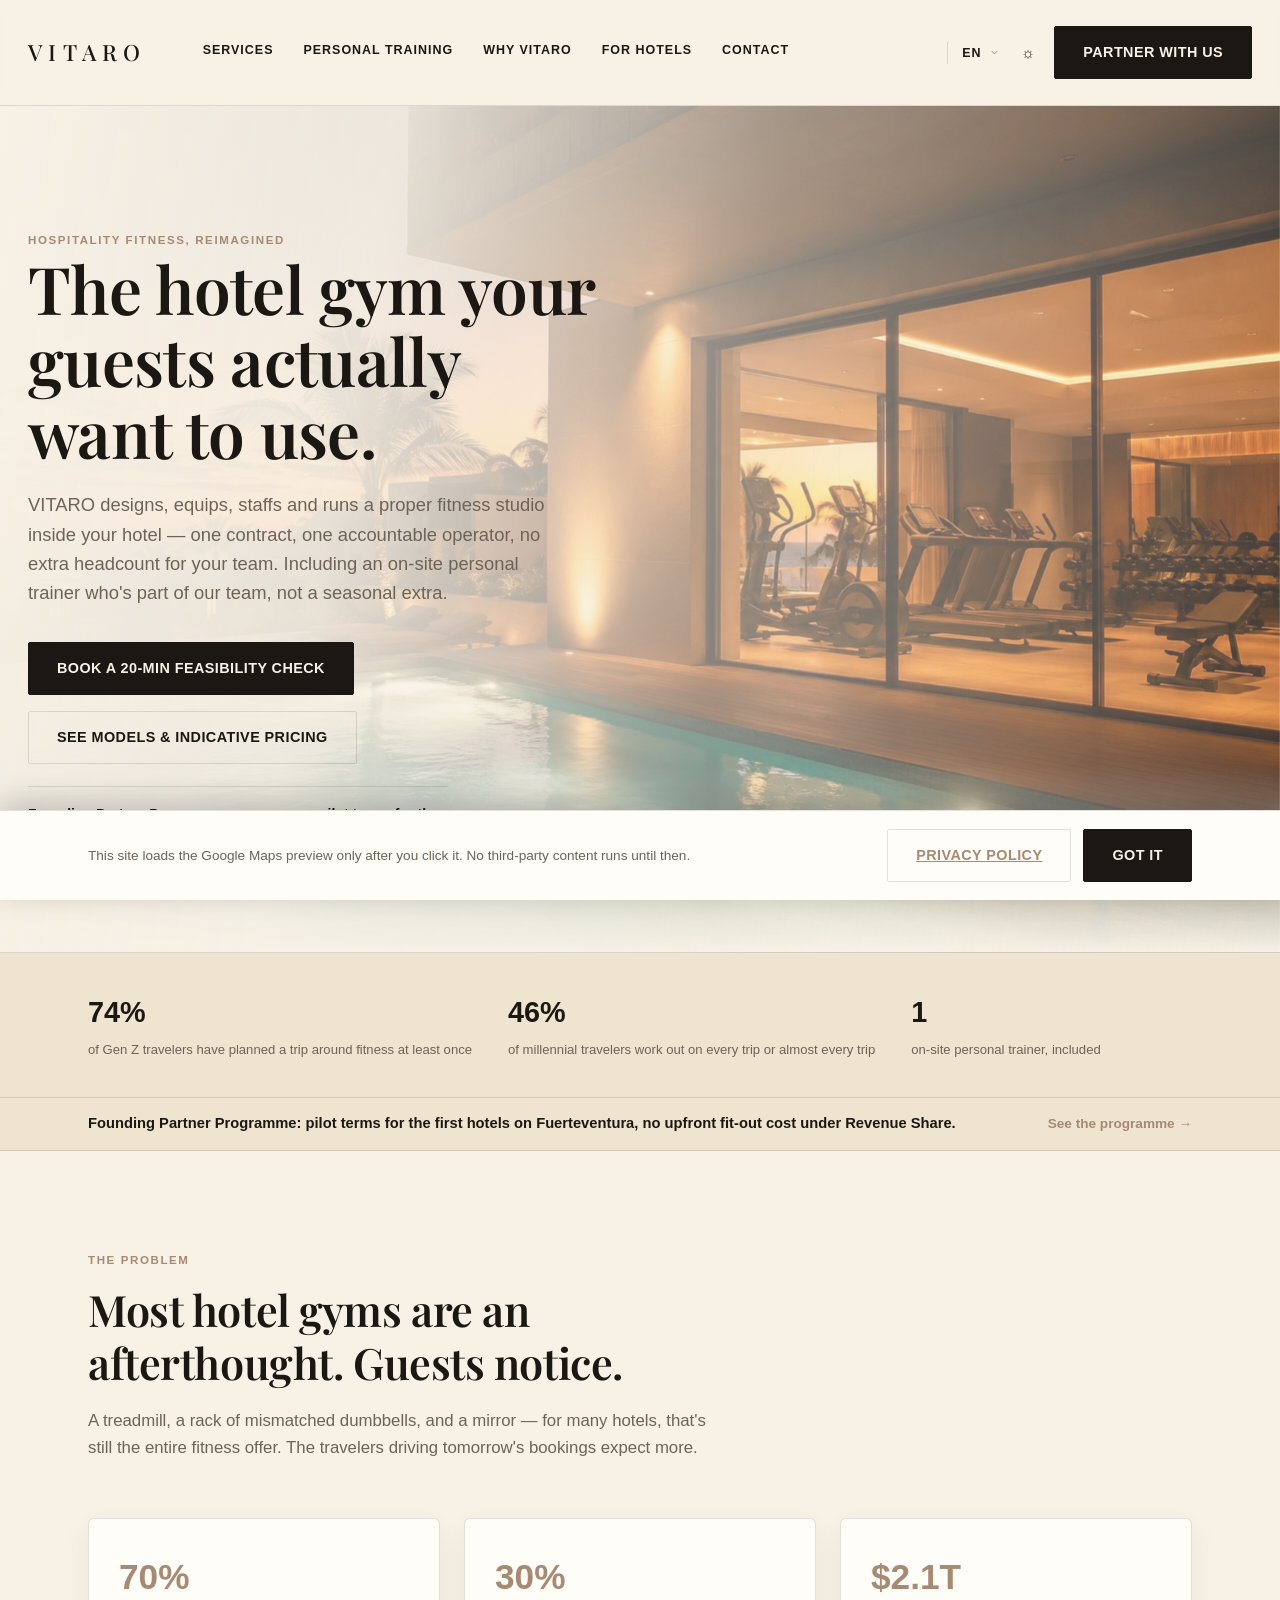
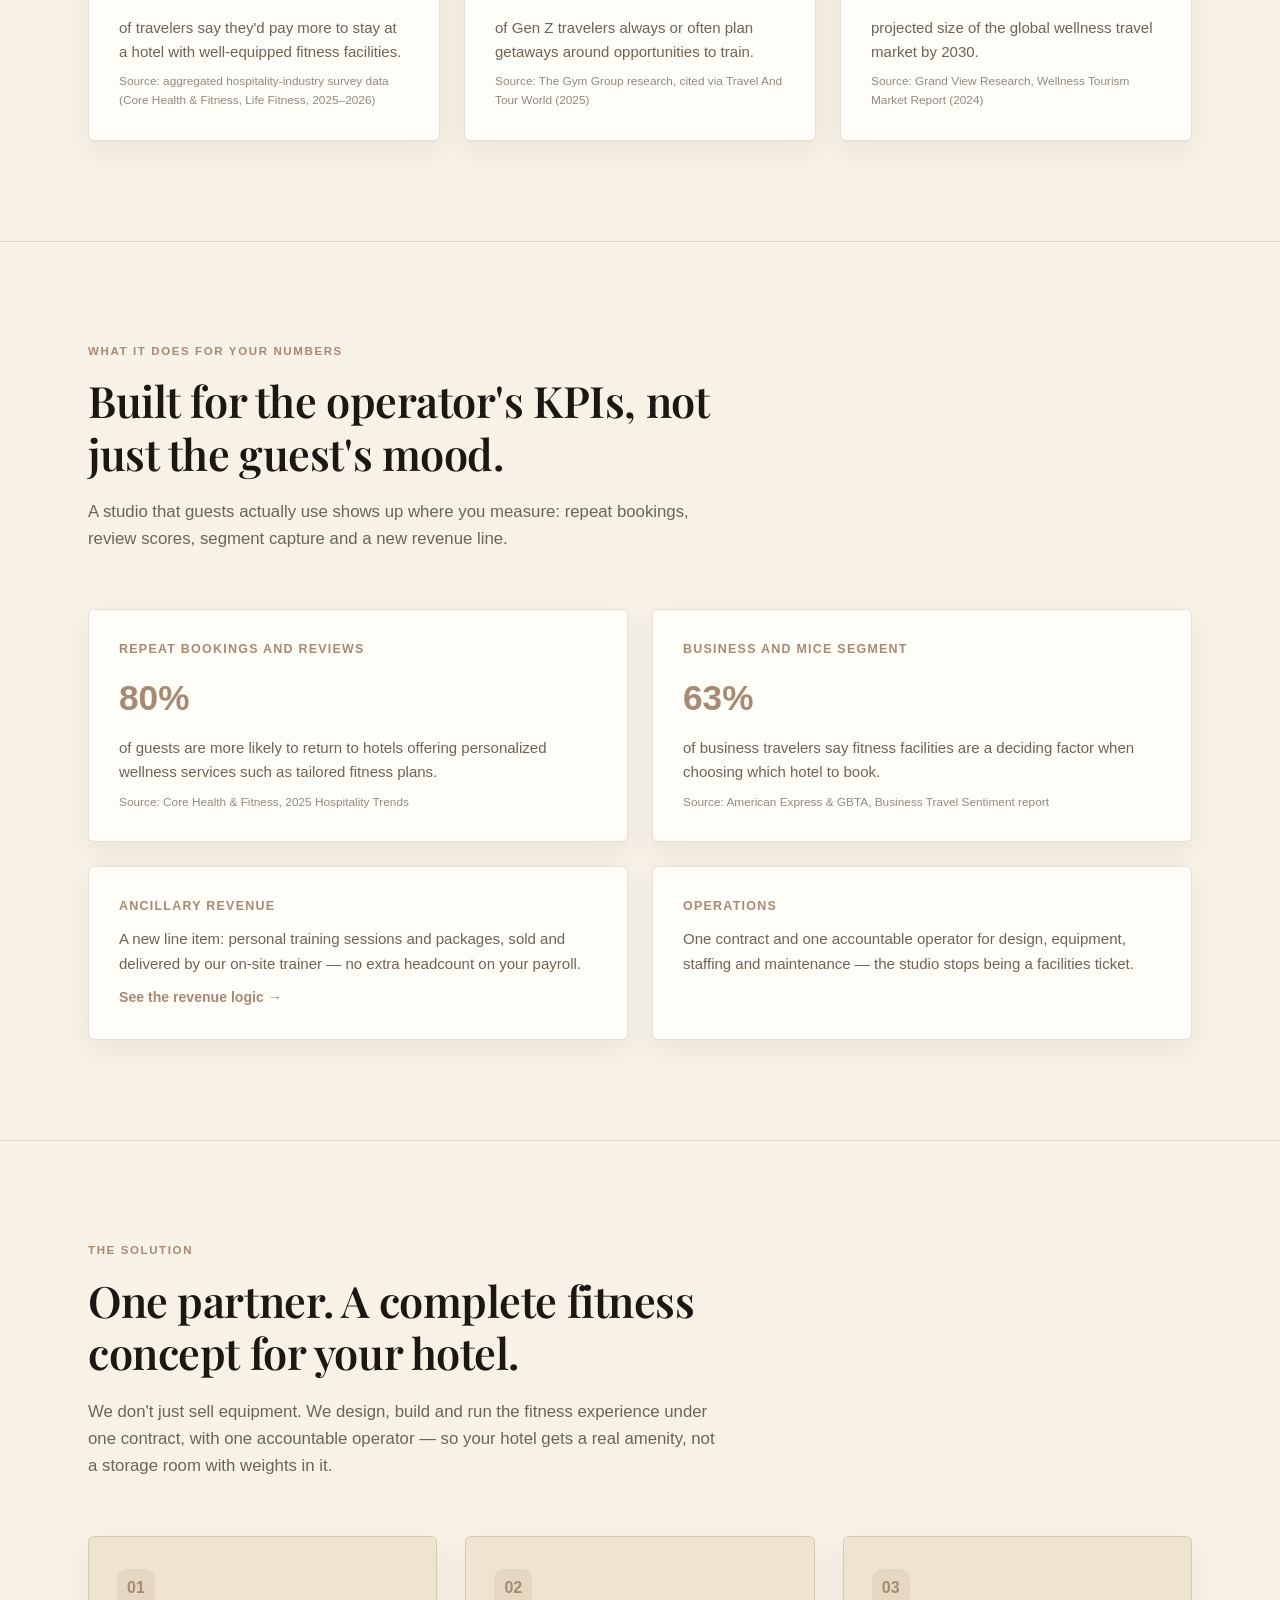
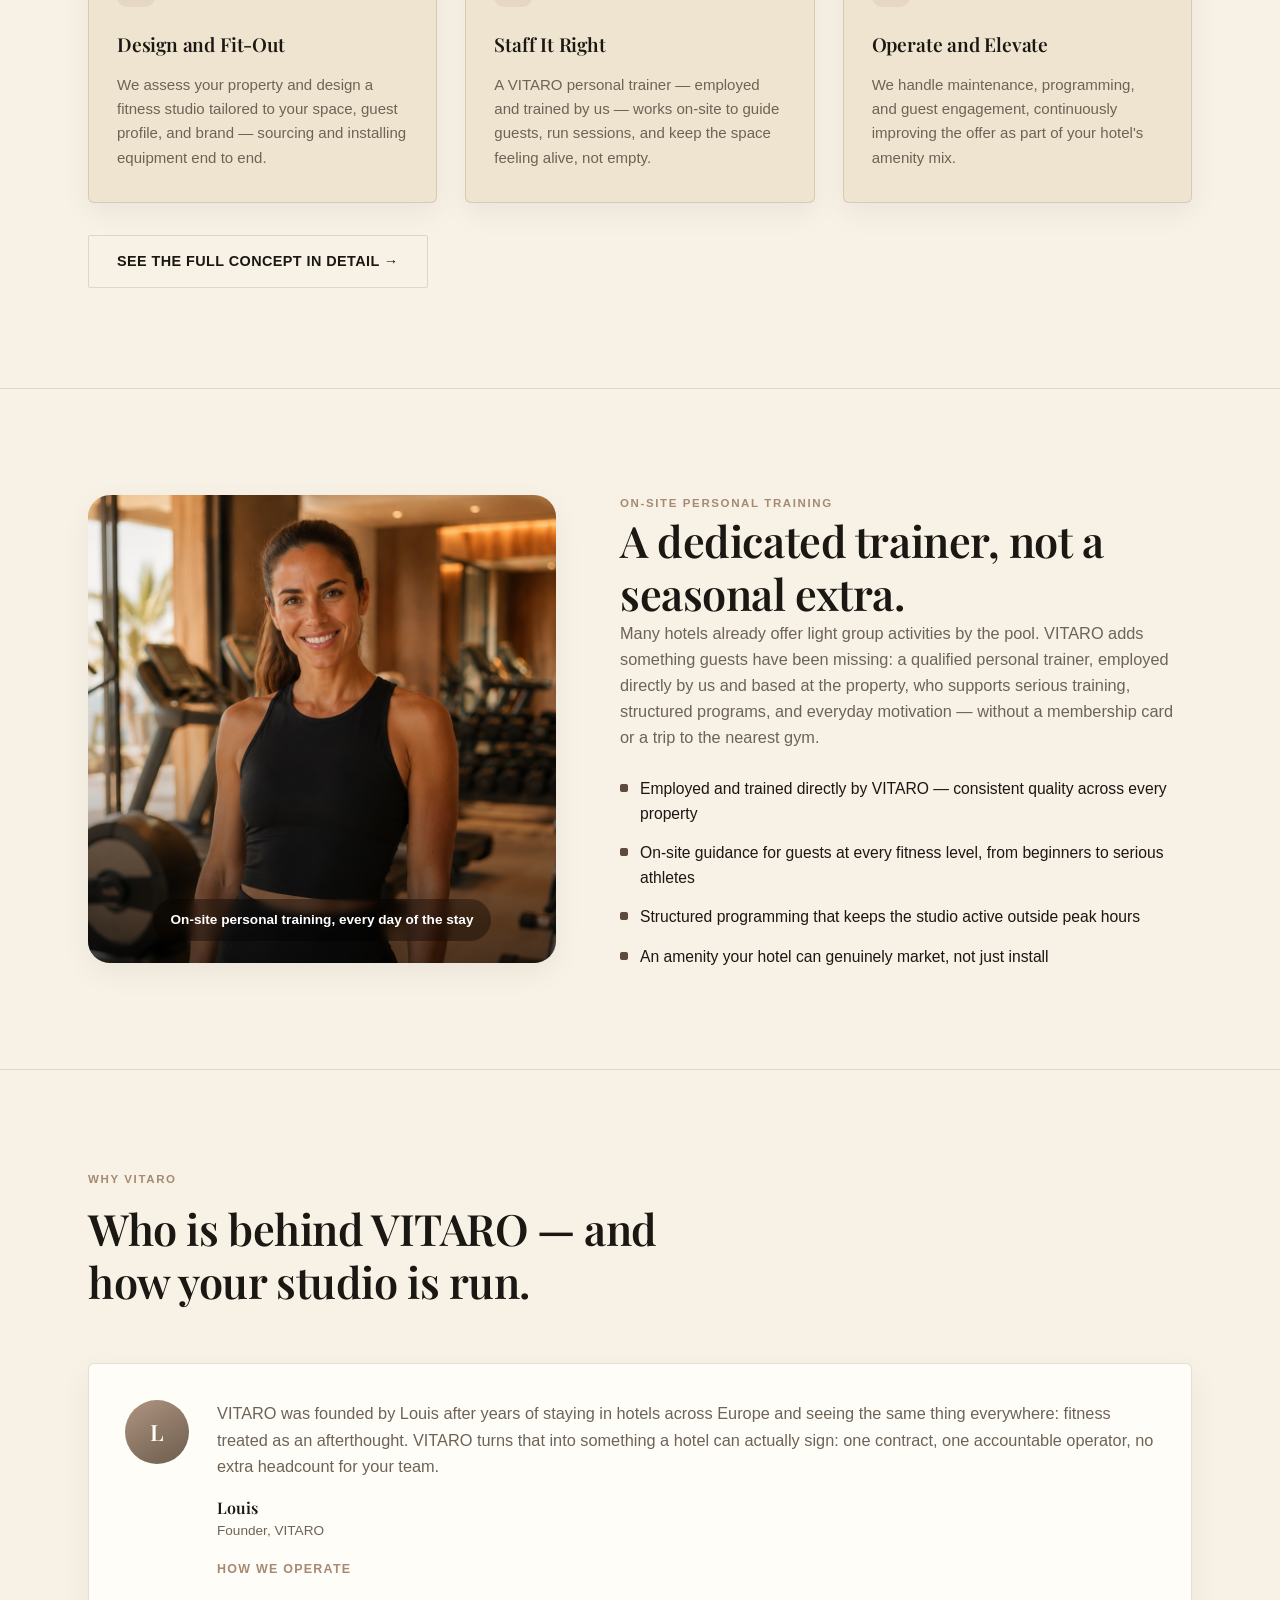
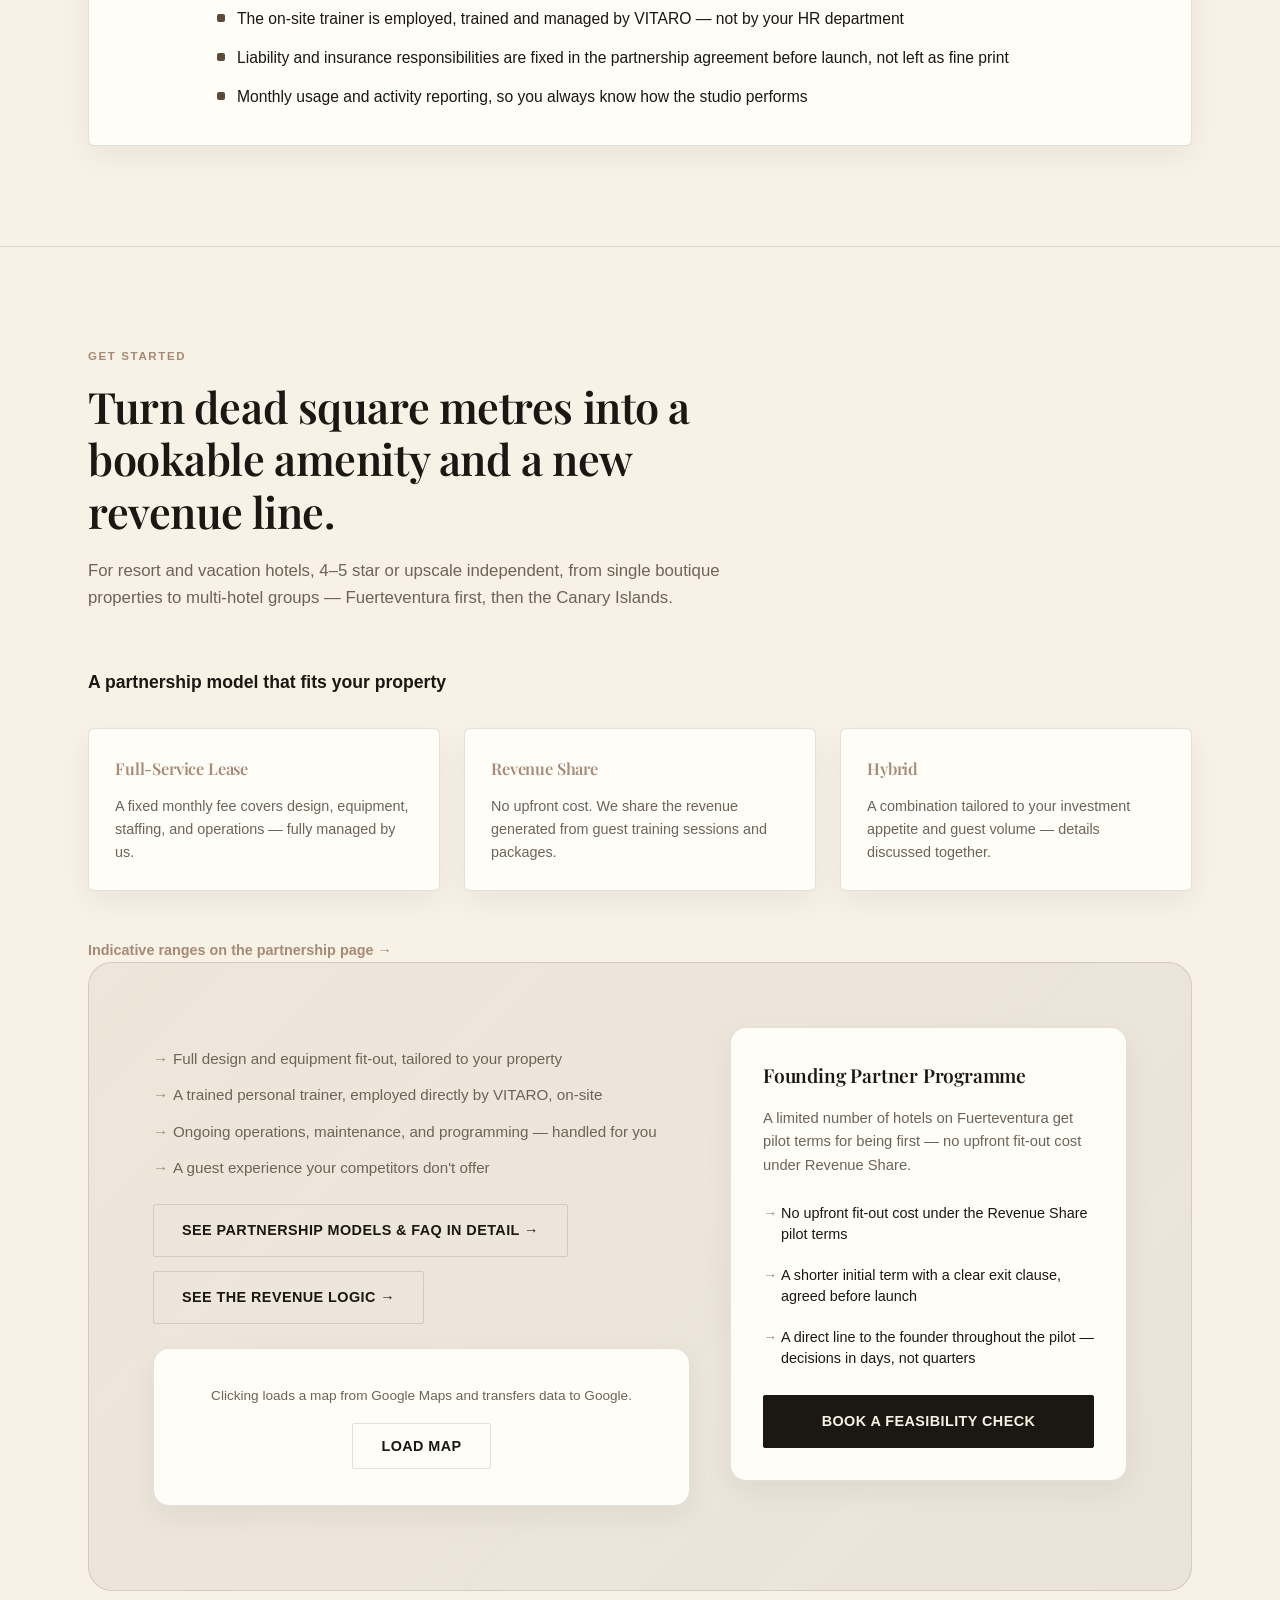
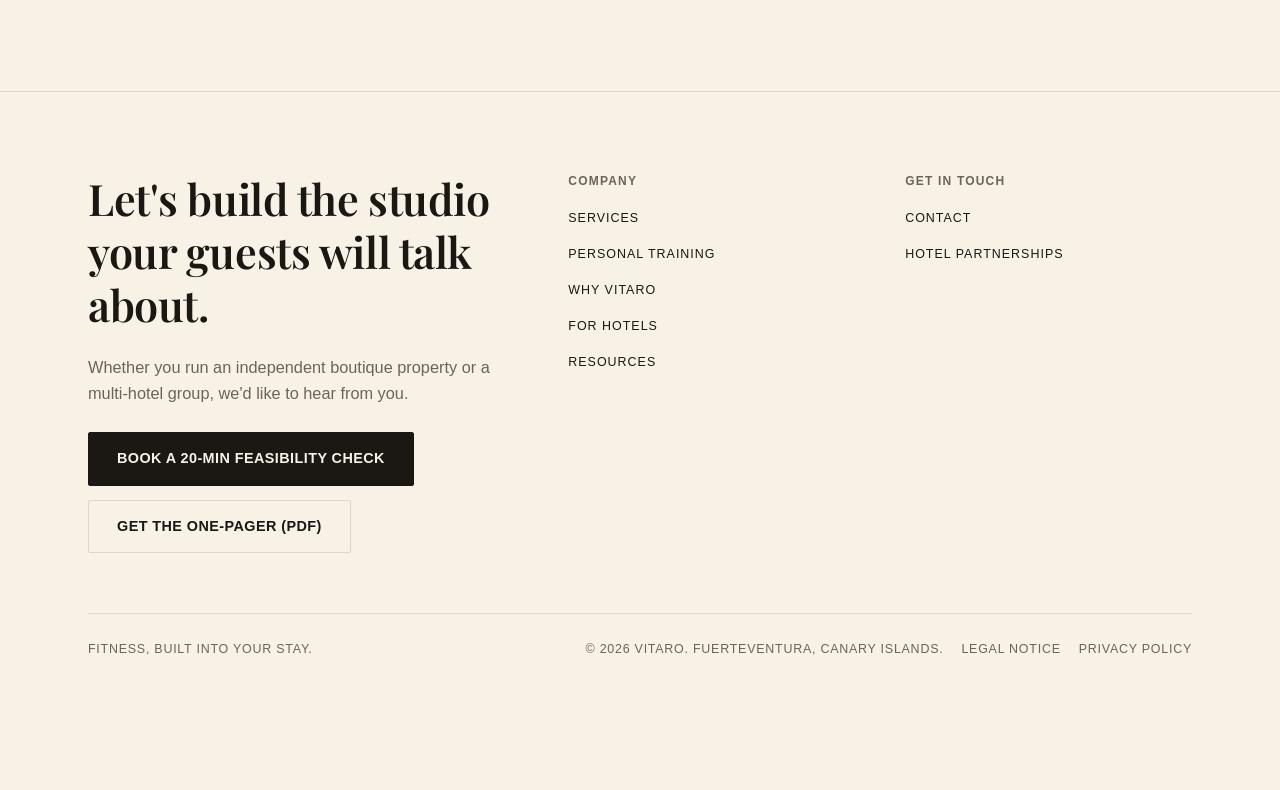
==== commit e2a31a20: "Preview deploy: sync from vitaro-concept @ 7fa5937" ====
--- a/index.html
+++ b/index.html
@@ -1,8 +1,8 @@
 <!DOCTYPE html>
 <html lang="en" data-theme="light">
 <head>
+    <meta name="robots" content="noindex, nofollow">
 <meta charset="UTF-8">
-<meta name="robots" content="noindex, nofollow">
 <meta name="viewport" content="width=device-width, initial-scale=1.0">
 <title id="pageTitle">VITARO — Fitness, Built Into Your Stay</title>
 <meta name="description" content="VITARO designs, equips, and staffs professional fitness studios inside hotels — including an on-site personal trainer employed directly by us. Starting on Fuerteventura.">
@@ -32,7 +32,7 @@
 <link rel="preconnect" href="https://fonts.googleapis.com">
 <link rel="preconnect" href="https://fonts.gstatic.com" crossorigin>
 <link href="https://fonts.googleapis.com/css2?family=Playfair+Display:wght@500;600;700&display=swap" rel="stylesheet">
-<link rel="stylesheet" href="assets/css/style.css?v=57">
+<link rel="stylesheet" href="assets/css/style.css?v=66">
 <script type="application/ld+json">
 {
   "@context": "https://schema.org",
@@ -333,6 +333,7 @@
         <a href="index.html#trainers" data-i18n="nav.trainers">Personal Training</a>
         <a href="index.html#founder" data-i18n="nav.founder">Why VITARO</a>
         <a href="partnerschaft.html" data-i18n="nav.partnerschaft">For Hotels</a>
+        <a href="ressourcen.html" data-i18n="footer.link.resources">Resources</a>
       </div>
       <div class="footer-col">
         <h4 data-i18n="footer.col2.h4">Get in Touch</h4>
@@ -361,8 +362,8 @@
   </div>
 </div>
 
-<script src="assets/js/main.js?v=13"></script>
-<script src="assets/js/i18n.js?v=9"></script>
+<script src="assets/js/main.js?v=17"></script>
+<script src="assets/js/i18n.js?v=19"></script>
 <script src="assets/js/consent.js?v=5"></script>
 </body>
 </html>
--- a/assets/css/style.css
+++ b/assets/css/style.css
@@ -28,6 +28,11 @@
 }
 *{box-sizing:border-box;margin:0;padding:0;}
 html{scroll-behavior:smooth;}
+/* The sticky header sits on top of the page, so jumping straight to an
+   anchor's top edge tucks its heading half under the header. Reserve
+   space above every real jump target (roughly the header's own height,
+   106px desktop / 91px mobile - 110px covers both with a little air). */
+section[id],#booking,#contactForm{scroll-margin-top:110px;}
 body{
   background:var(--bg);
   color:var(--text);
@@ -55,11 +60,16 @@
 }
 h1,h2,h3{font-family:'Playfair Display',Georgia,'Times New Roman',serif;font-weight:600;letter-spacing:-0.01em;}
 h1{font-size:clamp(2.4rem,5.4vw,4.1rem);line-height:1.1;}
-h2{font-size:clamp(1.9rem,3.4vw,2.7rem);line-height:1.16;}
+h2{font-size:clamp(1.4rem,5vw,2.7rem);line-height:1.22;}
 h3{font-size:1.2rem;}
 p{color:var(--text-dim);font-size:1.02rem;}
 .btn{
-  display:inline-flex;align-items:center;gap:8px;
+  /* inline-block, not inline-flex: no .btn on the site actually wraps an
+     icon element needing flex alignment (checked - every one is plain
+     text), and flexbox's own intrinsic-sizing does not reliably wrap a
+     flex container's direct text content (same root cause as the email
+     address overflow fixed earlier) - inline-block wraps correctly. */
+  display:inline-block;
   padding:14px 28px;border-radius:2px;
   font-weight:600;font-size:.9rem;letter-spacing:.03em;
   border:1px solid transparent;
@@ -322,7 +332,7 @@
 
 /* PROOF STRIP */
 .proof-strip{border-bottom:1px solid var(--line);background:var(--bg-alt);position:relative;z-index:3;}
-.proof-inner{display:flex;align-items:center;justify-content:space-between;gap:16px;padding:14px 0;flex-wrap:wrap;font-size:.88rem;}
+.proof-inner{display:flex;align-items:center;justify-content:space-between;gap:16px;padding-top:14px;padding-bottom:14px;flex-wrap:wrap;font-size:.88rem;}
 .proof-inner .p-text{color:var(--text);font-weight:600;}
 .proof-inner a{color:var(--accent);font-weight:700;white-space:nowrap;}
 .proof-inner a:hover{text-decoration:underline;}
@@ -333,7 +343,7 @@
 .section-head{max-width:640px;margin-bottom:56px;}
 .section-head.center{max-width:680px;margin-left:auto;margin-right:auto;text-align:center;}
 .section-head .eyebrow{margin-bottom:14px;display:block;}
-.section-head p{margin-top:16px;font-size:1.05rem;}
+.section-head p{margin-top:20px;font-size:1.05rem;}
 
 /* SOURCE NOTES */
 .source-note{font-size:.74rem;color:var(--text-dim);opacity:.75;margin-top:8px;display:block;}
@@ -360,7 +370,7 @@
   display:flex;align-items:center;justify-content:center;
   font-weight:800;margin-bottom:22px;
 }
-.step h3{margin-bottom:10px;}
+.step h3{margin-bottom:14px;}
 .step p{font-size:.94rem;}
 
 /* PROCESS TIMELINE */
@@ -376,7 +386,7 @@
   background:rgba(var(--accent-rgb),0.12);color:var(--accent);
   display:flex;align-items:center;justify-content:center;font-weight:800;
 }
-.process-item h3{margin-bottom:6px;}
+.process-item h3{margin-bottom:10px;}
 .process-item p{font-size:.95rem;}
 
 /* FAQ */
@@ -451,7 +461,7 @@
   background:var(--card);border:1px solid var(--line);border-radius:var(--radius);
   padding:26px;box-shadow:var(--card-shadow);
 }
-.model-card h3{font-size:1.02rem;margin-bottom:10px;color:var(--accent);}
+.model-card h3{font-size:1.02rem;margin-bottom:14px;color:var(--accent);}
 .model-card p{font-size:.9rem;}
 .models-title{font-weight:800;font-size:1.1rem;color:var(--text);margin-bottom:4px;}
 
@@ -475,7 +485,7 @@
   background:var(--card);border:1px solid var(--line);border-radius:16px;padding:32px;
   box-shadow:var(--card-shadow);
 }
-.partner-card h3{margin-bottom:12px;}
+.partner-card h3{margin-bottom:16px;}
 .partner-card p{font-size:.92rem;margin-bottom:26px;}
 
 /* MAP CONSENT (two-click) */
@@ -519,7 +529,7 @@
   background:var(--card);border:1px solid var(--line);border-radius:var(--radius);
   padding:28px;box-shadow:var(--card-shadow);
 }
-.channel-card h3{margin-bottom:8px;}
+.channel-card h3{margin-bottom:12px;}
 .channel-card p{font-size:.9rem;margin-bottom:18px;}
 @media (max-width:700px){.contact-channels{grid-template-columns:1fr;}}
 
@@ -680,12 +690,12 @@
 .model-price[data-state="pending"] .model-price-label{font-weight:600;color:var(--accent);}
 .model-price-label{display:block;font-size:.8rem;color:var(--text-dim);}
 .spec-grid{display:grid;grid-template-columns:repeat(3,1fr);gap:24px;}
-.spec-grid h3{font-size:1.05rem;margin-bottom:8px;}
+.spec-grid h3{font-size:1.05rem;margin-bottom:12px;}
 .spec-grid p{font-size:.94rem;}
 .partner-list{list-style:none;margin:14px 0 18px;padding:0;text-align:left;}
 .partner-list li{font-size:.9rem;color:var(--text);padding-left:18px;position:relative;margin-bottom:8px;line-height:1.45;}
 .partner-list li::before{content:"→";position:absolute;left:0;color:var(--accent);}
-.problem-card h4{font-size:.78rem;text-transform:uppercase;letter-spacing:.1em;color:var(--accent);margin-bottom:6px;font-family:inherit;}
+.problem-card h4{font-size:.78rem;text-transform:uppercase;letter-spacing:.1em;color:var(--accent);margin-bottom:10px;font-family:inherit;}
 .problem-card .card-link{display:inline-block;margin-top:10px;font-size:.88rem;font-weight:700;color:var(--accent);}
 
 /* ---- B2B overhaul: one-pager card, hero PDF link, process list inside partner-band ---- */
@@ -716,5 +726,25 @@
 .problem-grid > *,.steps > *,.models-grid > *,.spec-grid > *,
 .partner-band > *,.form-grid > *,.contact-channels > *,
 .hero-stats > *,.faq-list > *{min-width:0;}
-.btn{white-space:normal;text-align:center;overflow-wrap:break-word;min-width:0;}
-h1,h2,h3{-webkit-hyphens:auto;-ms-hyphens:auto;hyphens:auto;overflow-wrap:break-word;}
+.btn{white-space:normal;text-align:center;overflow-wrap:normal;min-width:0;max-width:100%;}
+/* overflow-wrap:normal above deliberately never breaks a word mid-way,
+   so on very narrow phones a handful of long uppercase German button
+   labels ("Partnerschaftsmodelle", "Machbarkeitscheck") no longer fit
+   as a single unbreakable word at the base .btn font-size - shrink the
+   font slightly instead of ever letting that word split or overflow. */
+@media (max-width:400px){
+  .btn{font-size:.68rem;padding:10px 14px;}
+  .partner-card,.model-card{padding:20px;}
+}
+/* The email address is one unbroken 30-character string with nowhere
+   natural to wrap, and breaking it mid-word (with or without a hyphen)
+   is not acceptable here, so instead of wrapping it, shrink it to fit
+   one line: lowercase (also just reads better for an email than
+   shouting caps), no letter-spacing, a smaller/fluid font size. */
+#contactEmailLink{
+  display:inline-block;white-space:nowrap;
+  text-transform:none;letter-spacing:0;
+  font-size:clamp(.72rem,3.6vw,.9rem);
+  padding-left:16px;padding-right:16px;
+}
+h1,h2,h3{hyphens:none;}
